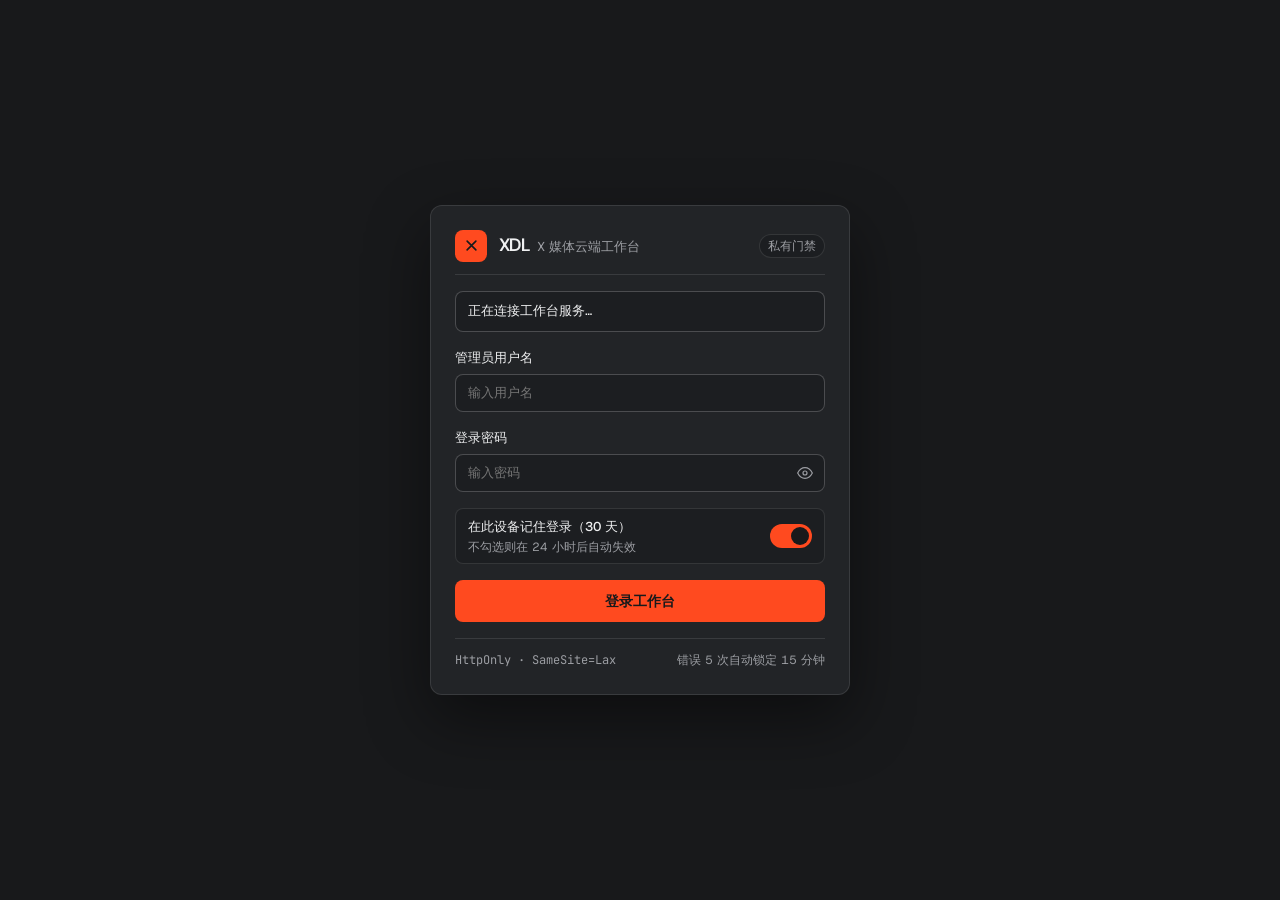
==== xdl-gui/login.html @ a1209e79 "feat: cloud web auth, Google Drive sync, and local webp thumbnail cache" ====
<!doctype html>
<html lang="zh-CN" data-type="software" data-radius="soft" data-motion="on">
<head>
<meta charset="utf-8">
<meta name="viewport" content="width=device-width, initial-scale=1, viewport-fit=cover">
<meta name="theme-color" content="#18191b">
<meta name="robots" content="noindex,nofollow">
<title>登录 · XDL 云端工作台</title>
<link rel="icon" href="data:image/svg+xml,%3Csvg xmlns='http://www.w3.org/2000/svg' viewBox='0 0 32 32'%3E%3Crect width='32' height='32' rx='8' fill='%2318191b'/%3E%3Cpath d='M8 8l16 16M24 8L8 24' stroke='%23ff4a1f' stroke-width='3.5' stroke-linecap='round'/%3E%3C/svg%3E">
<link rel="preconnect" href="https://fonts.googleapis.com">
<link rel="preconnect" href="https://fonts.gstatic.com" crossorigin>
<link href="https://fonts.googleapis.com/css2?family=Host+Grotesk:wght@400;500;600;700&family=JetBrains+Mono:wght@400;500&display=swap" rel="stylesheet">
<link rel="stylesheet" href="styles.css">
</head>
<body class="login-page">
<main class="login-shell">
  <section class="panel login-card" aria-labelledby="login-title">
    <div class="login-brand">
      <div class="tb-brand">
        <span class="appmark" aria-hidden="true">
          <svg viewBox="0 0 24 24" width="15" height="15"><path d="M5 5l14 14M19 5L5 19" stroke="currentColor" stroke-width="2.6" stroke-linecap="round"/></svg>
        </span>
        <div class="tb-titles">
          <h1 class="tb-title" id="login-title">XDL</h1>
          <span class="tb-sub">X 媒体云端工作台</span>
        </div>
      </div>
      <span class="tag mono" id="login-mode-tag">私有门禁</span>
    </div>

    <div class="login-banner hidden" id="login-notice" role="status"></div>

    <form class="login-form" id="login-form" method="post" action="/api/auth/login" autocomplete="on">
      <div class="field">
        <label for="login-username">管理员用户名</label>
        <input
          id="login-username"
          name="username"
          type="text"
          autocomplete="username"
          autocapitalize="none"
          autocorrect="off"
          spellcheck="false"
          required
          placeholder="输入用户名"
        >
      </div>

      <div class="field">
        <label for="login-password">登录密码</label>
        <div class="pw-wrap">
          <input
            id="login-password"
            name="password"
            type="password"
            autocomplete="current-password"
            required
            placeholder="输入密码"
          >
          <button class="pw-toggle" id="btn-toggle-pw" type="button" aria-label="显示密码" aria-pressed="false">
            <svg viewBox="0 0 24 24" width="16" height="16" fill="none" stroke="currentColor" stroke-width="1.8" stroke-linecap="round" stroke-linejoin="round" aria-hidden="true">
              <path d="M1 12s4-8 11-8 11 8 11 8-4 8-11 8-11-8-11-8z"/>
              <circle cx="12" cy="12" r="3"/>
            </svg>
          </button>
        </div>
      </div>

      <label class="switchrow login-remember-row" for="login-remember">
        <span class="switch-copy">
          <strong>在此设备记住登录（30 天）</strong>
          <small>不勾选则在 24 小时后自动失效</small>
        </span>
        <span class="switch">
          <input type="checkbox" id="login-remember" name="remember" checked>
          <i aria-hidden="true"></i>
        </span>
      </label>

      <div class="login-banner is-error hidden" id="login-error" role="alert" aria-live="polite"></div>

      <button class="btn primary wide login-submit" id="btn-login-submit" type="submit">
        <span>登录工作台</span>
      </button>
    </form>

    <div class="login-foot">
      <span class="mono">HttpOnly · SameSite=Lax</span>
      <span>错误 5 次自动锁定 15 分钟</span>
    </div>
  </section>
</main>
<script src="login.js"></script>
</body>
</html>
---- xdl-gui/styles.css ----
/* XDL Cloud Workbench — design-taste-frontend (graphite-safety-orange + host + motion) */

:root {
  color-scheme: dark;

  /* Dealt palette: graphite-safety-orange (Zero violet/lavender) */
  --p-bg: #18191b;
  --p-surface: #222427;
  --p-surface-2: #1c1e21;
  --p-raise: #2a2d31;
  --p-ink: #eff0f1;
  --p-muted: #9c9ea3;
  --p-accent: #ff4a1f;
  --p-accent-ink: #18191b;
  --p-action: #ff4a1f;
  --p-action-ink: #18191b;

  /* Semantic tokens */
  --ok: #2ea043;
  --ok-ink: #6ee787;
  --ok-soft: rgba(46, 160, 67, 0.14);
  --warn: #d29922;
  --warn-ink: #f2cc60;
  --warn-soft: rgba(210, 153, 34, 0.15);
  --bad: #da3633;
  --bad-ink: #ff8e88;
  --bad-soft: rgba(218, 54, 51, 0.15);
  --cloud: #38bdf8;
  --cloud-soft: rgba(56, 189, 248, 0.14);

  --line: color-mix(in oklab, var(--p-ink) 11%, transparent);
  --line-strong: color-mix(in oklab, var(--p-ink) 22%, transparent);

  /* Typography */
  --font-display: "Host Grotesk", "PingFang SC", "Noto Sans SC", "Microsoft YaHei", system-ui, sans-serif;
  --font-text: "Host Grotesk", "PingFang SC", "Noto Sans SC", "Microsoft YaHei", system-ui, sans-serif;
  --font-mono: "JetBrains Mono", ui-monospace, "SFMono-Regular", Menlo, Consolas, monospace;

  /* Strict 4px spacing scale */
  --s-1: 4px;
  --s-2: 8px;
  --s-3: 12px;
  --s-4: 16px;
  --s-5: 24px;
  --s-6: 32px;
  --s-7: 48px;

  /* Soft radius family */
  --r-sm: 8px;
  --r-md: 12px;
  --r-btn: 8px;

  /* Layout rhythm */
  --nav: 56px;
  --container: 1440px;
  --gut: 24px;
  --bar: 0px;

  /* Motion layer (taste-skill motion.css) */
  --m-in: 150ms;
  --m-out: 120ms;
  --m-press: 90ms;
  --m-panel: 200ms;
  --m-slide: 240ms;
  --m-image: 600ms;
  --m-image-out: 400ms;
  --m-ease: cubic-bezier(0.2, 0.8, 0.2, 1);
  --m-ease-io: cubic-bezier(0.65, 0, 0.35, 1);
  --m-ease-enter: cubic-bezier(0.22, 1, 0.36, 1);
  --m-lift: -2px;
}

*, *::before, *::after { box-sizing: border-box; }

html {
  -webkit-text-size-adjust: 100%;
  margin: 0;
}

body {
  margin: 0;
  background: var(--p-bg);
  color: var(--p-ink);
  font: 400 14px/1.55 var(--font-text);
  -webkit-font-smoothing: antialiased;
  text-rendering: optimizeLegibility;
  overflow-x: clip;
}

::selection {
  background: color-mix(in oklab, var(--p-accent) 30%, transparent);
  color: var(--p-ink);
}

* { scrollbar-width: thin; scrollbar-color: #34373d transparent; }
::-webkit-scrollbar { width: 8px; height: 8px; }
::-webkit-scrollbar-track { background: transparent; }
::-webkit-scrollbar-thumb { background: #34373d; border-radius: 8px; }
::-webkit-scrollbar-thumb:hover { background: #484c54; }

button { font: inherit; color: inherit; background: none; border: 0; cursor: pointer; }
input, select, textarea { font: inherit; color: inherit; }
a { color: inherit; text-decoration: none; }
h1, h2, h3, p, ul, dl, dd { margin: 0; }
ul { padding: 0; list-style: none; }

.hidden, [hidden] { display: none !important; }
.mono { font-family: var(--font-mono); font-variant-numeric: tabular-nums; }

.sr-only {
  position: absolute;
  width: 1px; height: 1px; padding: 0; margin: -1px;
  overflow: hidden; clip: rect(0, 0, 0, 0); white-space: nowrap; border: 0;
}

:focus-visible {
  outline: 2px solid var(--p-action);
  outline-offset: 2px;
  border-radius: var(--r-sm);
}

.skip-link {
  position: fixed;
  left: -9999px;
  top: 8px;
  z-index: 120;
  padding: var(--s-2) var(--s-4);
  background: var(--p-action);
  color: var(--p-action-ink);
  font-weight: 600;
  border-radius: var(--r-btn);
}
.skip-link:focus { left: var(--s-4); }

/* ---------- Shared Wrap (Equal Left & Right Edges) ---------- */
.wrap {
  width: min(100% - 2 * var(--gut), var(--container));
  margin-inline: auto;
}

/* ---------- Auth Mode & Cloud Mode Hiding ---------- */
body.is-cloud .desktop-only-action { display: none !important; }
body:not(.is-auth) .auth-only { display: none !important; }
.tablet-only { display: none; }

/* ---------- First-load subtle entrance ---------- */
@keyframes enterSettle {
  from { opacity: 0; transform: translateY(6px); }
  to { opacity: 1; transform: none; }
}
@media (prefers-reduced-motion: no-preference) {
  .quickbar, .workbench {
    animation: enterSettle 420ms var(--m-ease-enter) both;
  }
  .workbench { animation-delay: 50ms; }
}

/* ---------- App Shell ---------- */
.app {
  min-height: 100dvh;
  display: flex;
  flex-direction: column;
  padding-bottom: var(--bar);
}

/* ---------- Top Bar ---------- */
.topbar {
  position: sticky;
  top: 0;
  z-index: 40;
  min-height: var(--nav);
  background: var(--p-bg);
  border-bottom: 1px solid var(--line);
  display: flex;
  align-items: center;
}

.topbar-inner {
  display: flex;
  align-items: center;
  justify-content: space-between;
  gap: var(--s-4);
  padding-block: var(--s-2);
  flex-wrap: wrap;
}

.tb-brand {
  display: flex;
  align-items: center;
  gap: var(--s-3);
  min-width: 0;
}

.appmark {
  width: 32px;
  height: 32px;
  border-radius: var(--r-sm);
  background: var(--p-accent);
  color: var(--p-accent-ink);
  display: grid;
  place-items: center;
  flex: none;
}

.tb-titles {
  display: flex;
  align-items: baseline;
  gap: var(--s-2);
}

.tb-title {
  font-family: var(--font-display);
  font-size: 18px;
  font-weight: 600;
  letter-spacing: -0.03em;
}

.tb-sub {
  font-size: 13px;
  color: var(--p-muted);
}

.urlchip {
  display: inline-flex;
  align-items: center;
  gap: var(--s-2);
  height: 30px;
  padding: 0 var(--s-3);
  border-radius: var(--r-sm);
  border: 1px solid var(--line);
  background: var(--p-surface);
  font-size: 12px;
  color: var(--p-muted);
  transition: border-color var(--m-out) var(--m-ease), color var(--m-out) var(--m-ease);
}
.urlchip:hover { border-color: var(--line-strong); color: var(--p-ink); }

.tb-right {
  display: flex;
  align-items: center;
  gap: var(--s-3);
  flex-wrap: wrap;
}

.envchips {
  display: flex;
  align-items: center;
  gap: var(--s-2);
  flex-wrap: wrap;
}

.envchip {
  display: inline-flex;
  align-items: center;
  gap: 6px;
  height: 30px;
  padding: 0 10px;
  border-radius: 999px;
  border: 1px solid var(--line);
  background: var(--p-surface);
  font-size: 12px;
  font-weight: 500;
  color: var(--p-ink);
  white-space: nowrap;
  transition: border-color var(--m-out) var(--m-ease), background-color var(--m-out) var(--m-ease);
}
button.envchip:hover { border-color: var(--line-strong); background: var(--p-raise); }

.envchip-accent {
  border-color: color-mix(in oklab, var(--p-accent) 45%, transparent);
  background: color-mix(in oklab, var(--p-accent) 14%, var(--p-surface));
  color: var(--p-ink);
}

.dot {
  width: 7px;
  height: 7px;
  border-radius: 50%;
  background: var(--p-muted);
  flex: none;
}
.dot-ok { background: var(--ok-ink); }
.dot-warn { background: var(--warn-ink); }
.dot-bad { background: var(--bad-ink); }
.dot-cloud { background: var(--cloud); }

.tb-actions {
  display: flex;
  align-items: center;
  gap: var(--s-2);
}

/* ---------- Unified Buttons (One Button System) ---------- */
.btn {
  display: inline-flex;
  align-items: center;
  justify-content: center;
  gap: 6px;
  height: 38px;
  padding: 0 var(--s-4);
  border-radius: var(--r-btn);
  border: 1px solid transparent;
  font-size: 14px;
  font-weight: 500;
  line-height: 1;
  white-space: nowrap;
  transition: background-color var(--m-out) var(--m-ease),
              border-color var(--m-out) var(--m-ease),
              color var(--m-out) var(--m-ease),
              transform var(--m-press) var(--m-ease);
}
.btn-sm { height: 34px; padding: 0 var(--s-3); font-size: 13px; }
.btn.wide { width: 100%; }
.btn:disabled { opacity: 0.45; cursor: not-allowed; pointer-events: none; }

.btn.primary {
  background: var(--p-action);
  color: var(--p-action-ink);
}
.btn.primary:hover { background: color-mix(in oklab, var(--p-action) 86%, #ffffff); }

.btn.ghost {
  background: var(--p-surface);
  color: var(--p-ink);
  border-color: var(--line-strong);
}
.btn.ghost:hover { background: var(--p-raise); border-color: color-mix(in oklab, var(--p-ink) 34%, transparent); }

.btn.danger-ghost {
  background: transparent;
  color: var(--bad-ink);
  border-color: color-mix(in oklab, var(--bad) 40%, transparent);
}
.btn.danger-ghost:hover { background: var(--bad-soft); border-color: var(--bad); }

.btn.danger {
  background: var(--bad);
  color: #ffffff;
}

@media (hover: hover) and (pointer: fine) {
  .btn:hover:not(:disabled) { transform: translateY(-1px); transition-duration: var(--m-in); }
}
.btn:active:not(:disabled) { transform: translateY(1px) scale(0.985); }

.iconbtn {
  width: 34px;
  height: 34px;
  border-radius: var(--r-btn);
  border: 1px solid var(--line);
  background: var(--p-surface-2);
  color: var(--p-muted);
  display: inline-grid;
  place-items: center;
  flex: none;
  transition: background-color var(--m-out) var(--m-ease),
              color var(--m-out) var(--m-ease),
              border-color var(--m-out) var(--m-ease),
              transform var(--m-press) var(--m-ease);
}
.iconbtn:hover:not(:disabled) { color: var(--p-ink); border-color: var(--line-strong); background: var(--p-raise); }
.iconbtn.danger:hover:not(:disabled) { color: var(--bad-ink); border-color: var(--bad); background: var(--bad-soft); }
.iconbtn:disabled { opacity: 0.35; cursor: not-allowed; }
.iconbtn:active:not(:disabled) { transform: scale(0.96); }

.linkbtn {
  font-size: 13px;
  font-weight: 500;
  color: var(--p-accent);
  padding: 2px 4px;
  border-radius: 4px;
}
.linkbtn:hover { text-decoration: underline; text-underline-offset: 3px; }

/* ---------- Quick Bar (First-Screen Unified Input) ---------- */
.quickbar {
  padding-top: var(--s-4);
  padding-bottom: var(--s-3);
}

.quickbar-inner {
  background: var(--p-surface);
  border: 1px solid var(--line);
  border-radius: var(--r-md);
  padding: var(--s-3) var(--s-4);
  display: flex;
  flex-direction: column;
  gap: var(--s-3);
}

.quick-top {
  display: flex;
  align-items: stretch;
  gap: var(--s-3);
}

.quick-form {
  flex: 1;
  min-width: 0;
}

.input-mode-box {
  display: flex;
  align-items: center;
  gap: var(--s-2);
  width: 100%;
}

.input-mode-box textarea,
.input-mode-box input {
  flex: 1;
  min-width: 0;
  min-height: 38px;
  padding: 8px var(--s-3);
  border-radius: var(--r-sm);
  border: 1px solid var(--line-strong);
  background: var(--p-surface-2);
  color: var(--p-ink);
  font-size: 14px;
  line-height: 1.4;
  resize: vertical;
  transition: border-color var(--m-out) var(--m-ease), box-shadow var(--m-out) var(--m-ease);
}

.input-mode-box textarea {
  max-height: 120px;
}

.input-mode-box input {
  font-family: var(--font-mono);
}

.input-mode-box :is(textarea, input):focus {
  outline: none;
  border-color: var(--p-action);
  box-shadow: 0 0 0 1px var(--p-action);
}

.quick-actions-row {
  display: flex;
  align-items: center;
  gap: var(--s-2);
  flex: none;
}

.cmd-prompt {
  color: var(--p-accent);
  font-weight: 600;
  font-size: 14px;
  flex: none;
}

.cmd-kbd {
  font-size: 11px;
  color: var(--p-muted);
  border: 1px solid var(--line);
  background: var(--p-bg);
  padding: 3px 6px;
  border-radius: 5px;
  flex: none;
}

.quick-bottom {
  display: flex;
  align-items: center;
  justify-content: space-between;
  gap: var(--s-3);
  flex-wrap: wrap;
}

.preset-strip {
  display: flex;
  align-items: center;
  gap: var(--s-2);
  overflow-x: auto;
  max-width: 100%;
  padding-bottom: 2px;
}

.strip-label {
  font-size: 12px;
  font-weight: 500;
  color: var(--p-muted);
  flex: none;
}

.cmd-chip {
  height: 28px;
  padding: 0 10px;
  border-radius: 999px;
  border: 1px solid var(--line);
  background: var(--p-surface-2);
  color: var(--p-muted);
  font-size: 12px;
  white-space: nowrap;
  flex: none;
  transition: color var(--m-out) var(--m-ease), border-color var(--m-out) var(--m-ease), background-color var(--m-out) var(--m-ease);
}
.cmd-chip:hover { color: var(--p-ink); border-color: var(--line-strong); background: var(--p-raise); }

.parse-stats {
  display: flex;
  align-items: center;
  gap: var(--s-3);
  font-size: 12px;
  color: var(--p-muted);
}
.ps-new b { color: var(--ok-ink); }
.ps-dup b { color: var(--warn-ink); }
.ps-bad b { color: var(--bad-ink); }

/* ---------- Workbench 12-Col Asymmetric Grid ---------- */
.workbench {
  flex: 1;
  padding-bottom: var(--s-5);
}

.workbench-grid {
  display: grid;
  grid-template-columns: minmax(0, 8fr) minmax(300px, 4fr);
  gap: var(--s-4);
  align-items: start;
}

/* ---------- Panels (Max 2 Box Nesting) ---------- */
.panel {
  background: var(--p-surface);
  border: 1px solid var(--line);
  border-radius: var(--r-md);
  min-width: 0;
  overflow: hidden;
}

.panel-head {
  display: flex;
  align-items: center;
  justify-content: space-between;
  gap: var(--s-3);
  padding: var(--s-3) var(--s-4);
  border-bottom: 1px solid var(--line);
}

.panel-head h2 {
  font-family: var(--font-display);
  font-size: 15px;
  font-weight: 600;
  letter-spacing: -0.015em;
}

.panel-body {
  padding: var(--s-4);
  display: flex;
  flex-direction: column;
  gap: var(--s-3);
}

.tag {
  display: inline-flex;
  align-items: center;
  height: 24px;
  padding: 0 8px;
  border-radius: 999px;
  font-size: 12px;
  font-weight: 500;
  background: var(--p-surface-2);
  border: 1px solid var(--line);
  color: var(--p-muted);
  white-space: nowrap;
}
.tag.tag-accent {
  border-color: color-mix(in oklab, var(--p-accent) 45%, transparent);
  background: color-mix(in oklab, var(--p-accent) 14%, var(--p-surface-2));
  color: var(--p-ink);
}
.tag.tag-ok {
  border-color: color-mix(in oklab, var(--ok) 45%, transparent);
  background: var(--ok-soft);
  color: var(--ok-ink);
}
.tag.tag-warn {
  border-color: color-mix(in oklab, var(--warn) 45%, transparent);
  background: var(--warn-soft);
  color: var(--warn-ink);
}
.tag.tag-bad {
  border-color: color-mix(in oklab, var(--bad) 45%, transparent);
  background: var(--bad-soft);
  color: var(--bad-ink);
}

/* ---------- Workspace Header & Tabs ---------- */
.workspace-head {
  padding-block: var(--s-2);
  flex-wrap: wrap;
}

.viewtabs {
  display: flex;
  align-items: center;
  gap: var(--s-1);
  overflow-x: auto;
  max-width: 100%;
}

.viewtab {
  position: relative;
  display: inline-flex;
  align-items: center;
  gap: var(--s-2);
  height: 36px;
  padding: 0 var(--s-3);
  border-radius: var(--r-sm);
  font-size: 14px;
  font-weight: 500;
  color: var(--p-muted);
  white-space: nowrap;
  transition: color var(--m-out) var(--m-ease), background-color var(--m-out) var(--m-ease);
}
.viewtab:hover { color: var(--p-ink); background: var(--p-surface-2); }
.viewtab.active {
  color: var(--p-ink);
  background: var(--p-raise);
}
.viewtab.active::after {
  content: "";
  position: absolute;
  left: 10px;
  right: 10px;
  bottom: 0;
  height: 2px;
  background: var(--p-accent);
  border-radius: 2px;
}

.count {
  display: inline-flex;
  align-items: center;
  justify-content: center;
  min-width: 20px;
  height: 20px;
  padding: 0 6px;
  border-radius: 999px;
  background: var(--p-surface-2);
  font-size: 12px;
  color: var(--p-ink);
}
.count-ok { background: var(--ok-soft); color: var(--ok-ink); }
.count-bad { background: var(--bad-soft); color: var(--bad-ink); }
.count-zero { opacity: 0.45; }

.log-live-dot {
  width: 7px;
  height: 7px;
  border-radius: 50%;
  background: var(--ok-ink);
}

/* ---------- Status Bar ---------- */
.statusbar {
  display: flex;
  align-items: center;
  justify-content: space-between;
  gap: var(--s-3);
  padding: var(--s-2) var(--s-4);
  background: var(--p-surface-2);
  border-bottom: 1px solid var(--line);
  font-size: 12px;
  color: var(--p-muted);
  flex-wrap: wrap;
}

.sb-progress {
  display: flex;
  align-items: center;
  gap: var(--s-2);
  min-width: 140px;
}

.sb-track {
  width: 96px;
  height: 5px;
  border-radius: 999px;
  background: color-mix(in oklab, var(--p-ink) 12%, transparent);
  overflow: hidden;
}

.sb-fill {
  width: 100%;
  height: 100%;
  background: var(--p-accent);
  transform-origin: left center;
  transform: scaleX(0);
  transition: transform var(--m-slide) var(--m-ease);
}

.sb-pct { color: var(--p-ink); font-weight: 500; }

/* ---------- Round Banner ---------- */
.roundbar {
  display: flex;
  align-items: center;
  justify-content: space-between;
  gap: var(--s-3);
  padding: var(--s-3) var(--s-4);
  background: var(--warn-soft);
  border-bottom: 1px solid color-mix(in oklab, var(--warn) 35%, transparent);
  flex-wrap: wrap;
}
.roundbar.is-clean {
  background: var(--ok-soft);
  border-bottom-color: color-mix(in oklab, var(--ok) 35%, transparent);
}
.rb-text { display: flex; flex-direction: column; gap: 2px; }
.rb-title { font-size: 13px; color: var(--p-ink); }
.rb-detail { font-size: 12px; color: var(--p-muted); }
.rb-actions { display: flex; align-items: center; gap: var(--s-2); }

/* ---------- Toolbars, Chips & Search ---------- */
.toolbar {
  display: flex;
  align-items: center;
  justify-content: space-between;
  gap: var(--s-3);
  padding: var(--s-3) var(--s-4);
  border-bottom: 1px solid var(--line);
  flex-wrap: wrap;
}

.actions-bar {
  display: flex;
  align-items: center;
  gap: var(--s-2);
  padding: var(--s-2) var(--s-4);
  border-bottom: 1px solid var(--line);
  flex-wrap: wrap;
}

.actions-spacer { flex: 1; }

.chips {
  display: flex;
  align-items: center;
  gap: 6px;
  flex-wrap: wrap;
}

.chip {
  display: inline-flex;
  align-items: center;
  gap: 5px;
  height: 30px;
  padding: 0 10px;
  border-radius: 999px;
  border: 1px solid var(--line);
  background: var(--p-surface-2);
  color: var(--p-muted);
  font-size: 12px;
  font-weight: 500;
  transition: background-color var(--m-out) var(--m-ease),
              border-color var(--m-out) var(--m-ease),
              color var(--m-out) var(--m-ease);
}
.chip:hover { color: var(--p-ink); border-color: var(--line-strong); }
.chip.active {
  background: var(--p-ink);
  color: var(--p-bg);
  border-color: var(--p-ink);
}
.chip b { font-weight: 600; font-variant-numeric: tabular-nums; }

.search, .select-sm {
  height: 34px;
  padding: 0 var(--s-3);
  border-radius: var(--r-sm);
  border: 1px solid var(--line-strong);
  background: var(--p-surface-2);
  color: var(--p-ink);
  font-size: 13px;
  min-width: 150px;
}
.search-grow { flex: 1; min-width: 160px; }
.search:focus, .select-sm:focus {
  outline: none;
  border-color: var(--p-action);
  box-shadow: 0 0 0 1px var(--p-action);
}

/* ---------- Custom Checkbox (taste-skill .m-check) ---------- */
.m-check {
  appearance: none;
  -webkit-appearance: none;
  flex: none;
  margin: 0;
  width: 18px;
  height: 18px;
  border-radius: 5px;
  cursor: pointer;
  border: 1px solid var(--line-strong);
  background: var(--p-bg);
  display: inline-grid;
  place-items: center;
  transition: background-color var(--m-in) var(--m-ease), border-color var(--m-in) var(--m-ease);
}
.m-check::before {
  content: "";
  width: 9px;
  height: 5px;
  margin-top: -2px;
  border: solid var(--p-action-ink);
  border-width: 0 0 2px 2px;
  opacity: 0;
  transform: rotate(-45deg) scale(0.7);
  transition: transform 150ms var(--m-ease), opacity 100ms var(--m-ease);
}
.m-check:checked {
  background: var(--p-action);
  border-color: var(--p-action);
}
.m-check:checked::before { opacity: 1; transform: rotate(-45deg) scale(1); }

.check-inline {
  display: inline-flex;
  align-items: center;
  gap: var(--s-2);
  font-size: 13px;
  color: var(--p-muted);
  cursor: pointer;
}

/* ---------- Queue Table & Rows ---------- */
.table-wrap { min-width: 0; }

.qhead, .qrow {
  display: grid;
  grid-template-columns: 24px 28px minmax(150px, 1.5fr) 82px minmax(110px, 1fr) minmax(90px, 0.9fr) auto;
  align-items: center;
  gap: var(--s-2);
  padding: var(--s-2) var(--s-4);
  border-bottom: 1px solid var(--line);
}

.qhead {
  font-size: 12px;
  font-weight: 500;
  color: var(--p-muted);
  background: var(--p-surface-2);
}

.qrow {
  transition: background-color var(--m-out) var(--m-ease);
}
.qrow:hover { background: color-mix(in oklab, var(--p-ink) 3%, var(--p-surface)); }
.qrow.is-active { background: color-mix(in oklab, var(--p-accent) 6%, var(--p-surface)); }
.qrow.dragging { opacity: 0.45; }
.qrow.drop-above { box-shadow: inset 0 2px 0 var(--p-accent); }
.qrow.drop-below { box-shadow: inset 0 -2px 0 var(--p-accent); }

.q-grip { color: var(--p-muted); cursor: grab; display: grid; place-items: center; }
.q-user {
  display: flex;
  align-items: center;
  gap: var(--s-3);
  text-align: left;
  min-width: 0;
  padding: 4px 0;
}

.avatar {
  width: 32px;
  height: 32px;
  border-radius: var(--r-sm);
  background: var(--p-raise);
  border: 1px solid var(--line);
  color: var(--p-ink);
  font-weight: 600;
  font-size: 13px;
  text-transform: uppercase;
  display: grid;
  place-items: center;
  flex: none;
}

.q-who { display: flex; flex-direction: column; min-width: 0; }
.q-name { font-weight: 600; font-size: 14px; overflow: hidden; text-overflow: ellipsis; white-space: nowrap; }
.q-name .at { color: var(--p-muted); font-weight: 400; }
.q-subline {
  display: flex;
  align-items: center;
  gap: 6px;
  font-size: 12px;
  color: var(--p-muted);
  flex-wrap: wrap;
}
.q-filter-pill {
  padding: 1px 6px;
  border-radius: 4px;
  background: color-mix(in oklab, var(--p-accent) 14%, var(--p-surface-2));
  color: var(--p-ink);
  font-size: 11px;
}

.st {
  display: inline-flex;
  align-items: center;
  justify-content: center;
  height: 24px;
  padding: 0 8px;
  border-radius: 999px;
  font-size: 12px;
  font-weight: 500;
  white-space: nowrap;
}
.st-waiting, .st-paused { background: var(--p-surface-2); color: var(--p-muted); border: 1px solid var(--line); }
.st-active { background: color-mix(in oklab, var(--p-accent) 16%, var(--p-surface)); color: var(--p-accent); border: 1px solid color-mix(in oklab, var(--p-accent) 35%, transparent); }
.st-done { background: var(--ok-soft); color: var(--ok-ink); }
.st-failed { background: var(--bad-soft); color: var(--bad-ink); }

.q-progress { display: flex; align-items: center; gap: var(--s-2); }
.track {
  flex: 1;
  height: 5px;
  border-radius: 999px;
  background: color-mix(in oklab, var(--p-ink) 10%, transparent);
  overflow: hidden;
}
.fill {
  display: block;
  width: 100%;
  height: 100%;
  background: var(--p-accent);
  transform-origin: left center;
  transform: scaleX(0);
  transition: transform var(--m-slide) var(--m-ease);
}
.fill.done { background: var(--ok-ink); }
.fill.failed { background: var(--bad-ink); }
.pct { font-family: var(--font-mono); font-size: 12px; color: var(--p-muted); width: 34px; text-align: right; }

.q-files { display: flex; align-items: center; gap: 6px; font-size: 12px; flex-wrap: wrap; }
.qnew { color: var(--ok-ink); font-weight: 500; }
.qskip { color: var(--p-muted); }
.fbadge {
  min-width: 18px;
  height: 18px;
  padding: 0 5px;
  border-radius: 999px;
  background: var(--bad-soft);
  color: var(--bad-ink);
  font-size: 11px;
  font-weight: 600;
  display: inline-grid;
  place-items: center;
}

.q-ops, .f-ops {
  display: flex;
  align-items: center;
  justify-content: flex-end;
  gap: 6px;
}

.sortbtn {
  display: inline-flex;
  align-items: center;
  gap: 4px;
  font-size: 12px;
  font-weight: 500;
  color: var(--p-muted);
}
.sortbtn:hover { color: var(--p-ink); }

/* ---------- Failed Queue Rows ---------- */
.explain {
  display: flex;
  align-items: center;
  gap: var(--s-2);
  padding: var(--s-3) var(--s-4);
  font-size: 13px;
  color: var(--p-muted);
  border-bottom: 1px solid var(--line);
}
.explain svg { color: var(--p-accent); flex: none; }

.fhead, .frow {
  display: grid;
  grid-template-columns: 28px minmax(150px, 1.8fr) 82px 64px 78px auto;
  align-items: center;
  gap: var(--s-2);
  padding: var(--s-2) var(--s-4);
  border-bottom: 1px solid var(--line);
}
.fhead { font-size: 12px; font-weight: 500; color: var(--p-muted); background: var(--p-surface-2); }
.f-file { display: flex; flex-direction: column; text-align: left; min-width: 0; }
.f-name { font-family: var(--font-mono); font-size: 12px; overflow: hidden; text-overflow: ellipsis; white-space: nowrap; }
.f-owner { font-size: 12px; color: var(--p-muted); }
.f-tries { font-family: var(--font-mono); font-size: 12px; color: var(--p-muted); }
.f-tries.at-limit { color: var(--bad-ink); }

.reason {
  display: inline-flex;
  align-items: center;
  height: 22px;
  padding: 0 7px;
  border-radius: 5px;
  font-size: 12px;
  font-weight: 500;
}
.reason-timeout { background: var(--warn-soft); color: var(--warn-ink); }
.reason-network, .reason-forbidden, .reason-notfound { background: var(--bad-soft); color: var(--bad-ink); }

/* ---------- Media Library (Gallery + List + Google Drive Scheme A) ---------- */
.done-container { padding: var(--s-3) var(--s-4); display: flex; flex-direction: column; gap: var(--s-5); }

.done-group { display: flex; flex-direction: column; gap: var(--s-3); }

.cgroup {
  display: flex;
  align-items: center;
  justify-content: space-between;
  gap: var(--s-3);
  padding: var(--s-2) 0;
  border-bottom: 1px solid var(--line);
  flex-wrap: wrap;
}
.cgroup-left { display: flex; align-items: center; gap: var(--s-3); min-width: 0; }
.gname { font-weight: 600; font-size: 15px; }
.gmeta { font-size: 12px; color: var(--p-muted); }
.cgroup-actions { display: flex; align-items: center; gap: var(--s-2); flex-wrap: wrap; }

.media-grid {
  display: grid;
  grid-template-columns: repeat(auto-fill, minmax(185px, 1fr));
  gap: var(--s-3);
}

.mcard {
  display: flex;
  flex-direction: column;
  border-radius: var(--r-sm);
  border: 1px solid var(--line);
  background: var(--p-surface-2);
  overflow: hidden;
  transition: transform var(--m-out) var(--m-ease), border-color var(--m-out) var(--m-ease), box-shadow var(--m-out) var(--m-ease);
}

@media (hover: hover) and (pointer: fine) {
  .mcard:hover {
    transform: translateY(var(--m-lift));
    border-color: var(--line-strong);
    box-shadow: 0 12px 24px -14px rgba(0, 0, 0, 0.6);
  }
}

.mcard-thumb {
  position: relative;
  display: block;
  width: 100%;
  aspect-ratio: 16 / 10;
  background: var(--p-bg);
  overflow: clip;
  text-align: left;
}

.mcard-thumb > img,
.mcard-thumb > video {
  width: 100%;
  height: 100%;
  object-fit: cover;
  display: block;
  transition: transform var(--m-image-out) var(--m-ease);
}

@media (hover: hover) and (pointer: fine) {
  .mcard:hover .mcard-thumb > img,
  .mcard:hover .mcard-thumb > video {
    transform: scale(1.03);
    transition-duration: var(--m-image);
  }
}

.mcard-cloud-stage {
  width: 100%;
  height: 100%;
  display: flex;
  flex-direction: column;
  align-items: center;
  justify-content: center;
  gap: 8px;
  padding: var(--s-3);
  background: var(--p-surface-2);
  color: var(--p-ink);
}

.mcard-cloud-stage svg { color: var(--cloud); }
.mcard-cloud-cta {
  font-size: 12px;
  font-weight: 500;
  color: var(--cloud);
}

.mcard-badge {
  position: absolute;
  left: 8px;
  top: 8px;
  height: 22px;
  padding: 0 7px;
  border-radius: 6px;
  background: rgba(24, 25, 27, 0.86);
  border: 1px solid var(--line-strong);
  font-size: 11px;
  font-weight: 500;
  color: var(--p-ink);
  display: inline-flex;
  align-items: center;
  gap: 4px;
}
.mcard-badge.is-cloud { color: var(--cloud); border-color: color-mix(in oklab, var(--cloud) 45%, transparent); }
.mcard-badge.is-video { color: var(--p-accent); }

.mcard-body {
  padding: var(--s-2) var(--s-3);
  display: flex;
  flex-direction: column;
  gap: 6px;
}

.mcard-name {
  font-family: var(--font-mono);
  font-size: 12px;
  color: var(--p-ink);
  overflow: hidden;
  text-overflow: ellipsis;
  white-space: nowrap;
}

.mcard-meta {
  display: flex;
  align-items: center;
  justify-content: space-between;
  gap: 6px;
  font-size: 12px;
  color: var(--p-muted);
}

.mcard-foot {
  display: flex;
  align-items: center;
  justify-content: space-between;
  gap: 6px;
  padding-top: 4px;
  border-top: 1px solid var(--line);
}

/* List mode inside Media Library */
.done-rows-list { display: flex; flex-direction: column; border: 1px solid var(--line); border-radius: var(--r-sm); overflow: hidden; }
.crow {
  display: grid;
  grid-template-columns: 36px minmax(140px, 2fr) 90px 80px 105px auto;
  align-items: center;
  gap: var(--s-2);
  padding: var(--s-2) var(--s-3);
  border-bottom: 1px solid var(--line);
  background: var(--p-surface-2);
}
.crow .kdot { justify-self: center; }
.crow-thumb {
  width: 36px;
  height: 24px;
  border-radius: 4px;
  object-fit: cover;
  background: var(--p-bg);
  border: 1px solid var(--line);
  display: block;
}
.crow:last-child { border-bottom: 0; }
.crow:hover { background: var(--p-raise); }
.kdot { width: 8px; height: 8px; border-radius: 50%; }
.kdot.v { background: var(--p-accent); }
.kdot.i { background: var(--ok-ink); }
.cname { font-family: var(--font-mono); font-size: 12px; overflow: hidden; text-overflow: ellipsis; white-space: nowrap; }
.cid, .csize, .ctime { font-family: var(--font-mono); font-size: 12px; color: var(--p-muted); }
.crow .ops { display: flex; align-items: center; justify-content: flex-end; gap: 6px; }

.more-row {
  display: flex;
  align-items: center;
  justify-content: center;
  gap: var(--s-3);
  padding: var(--s-4);
}
.more-note { font-size: 12px; color: var(--p-muted); }

/* ---------- Logs Terminal ---------- */
.log-filters-right { display: flex; align-items: center; gap: var(--s-2); flex-wrap: wrap; }
.log-counter { font-size: 12px; color: var(--p-muted); }

.log-terminal {
  min-height: 360px;
  max-height: 540px;
  overflow-y: auto;
  background: #121315;
  padding: var(--s-3) var(--s-4);
  font-family: var(--font-mono);
  font-size: 12px;
  line-height: 1.6;
}

.log-line {
  display: grid;
  grid-template-columns: 64px 44px auto 1fr;
  gap: var(--s-2);
  padding: 2px 0;
  border-bottom: 1px solid rgba(255, 255, 255, 0.03);
}
.log-ts { color: var(--p-muted); }
.log-lvl { font-weight: 600; }
.lvl-cmd { color: var(--p-accent); }
.lvl-ok { color: var(--ok-ink); }
.lvl-warn { color: var(--warn-ink); }
.lvl-error { color: var(--bad-ink); }
.lvl-skip, .lvl-info { color: var(--p-muted); }
.log-user { color: var(--cloud); }
.log-text { word-break: break-word; color: var(--p-ink); }

/* ---------- Right Rail Controls ---------- */
.workspace-side {
  display: flex;
  flex-direction: column;
  gap: var(--s-4);
  min-width: 0;
}

.field { display: flex; flex-direction: column; gap: 6px; }
.field label, .field-label { font-size: 13px; font-weight: 500; color: var(--p-ink); }
.field-row { display: grid; grid-template-columns: 1fr 1fr; gap: var(--s-3); }

.field input[type="text"],
.field input[type="password"],
.field input[type="number"],
.field select,
.inputrow input {
  width: 100%;
  min-height: 38px;
  padding: 6px var(--s-3);
  border-radius: var(--r-sm);
  border: 1px solid var(--line-strong);
  background: var(--p-surface-2);
  color: var(--p-ink);
  font-size: 13px;
}
.field :is(input, select):focus {
  outline: none;
  border-color: var(--p-action);
  box-shadow: 0 0 0 1px var(--p-action);
}
.field :is(input, select):disabled { opacity: 0.45; }

.inputrow { display: flex; align-items: center; gap: var(--s-2); }
.btnrow { display: flex; align-items: center; gap: var(--s-2); flex-wrap: wrap; }
.btnrow > .btn { flex: 1; }

.fieldnote { font-size: 12px; color: var(--p-muted); line-height: 1.45; }

/* Segmented controls */
.seg {
  display: flex;
  padding: 3px;
  border-radius: var(--r-sm);
  border: 1px solid var(--line);
  background: var(--p-surface-2);
  gap: 3px;
}
.seg-compact { flex: none; }
.seg-btn {
  flex: 1;
  min-height: 32px;
  padding: 0 10px;
  border-radius: 6px;
  font-size: 13px;
  font-weight: 500;
  color: var(--p-muted);
  white-space: nowrap;
  transition: background-color var(--m-out) var(--m-ease), color var(--m-out) var(--m-ease);
}
.seg-btn:hover { color: var(--p-ink); }
.seg-btn.active {
  background: var(--p-ink);
  color: var(--p-bg);
}

/* Switch rows */
.switchrow {
  display: flex;
  align-items: center;
  justify-content: space-between;
  gap: var(--s-3);
  min-height: 44px;
  padding: 6px 0;
  cursor: pointer;
}
.switch-copy { display: flex; flex-direction: column; gap: 2px; min-width: 0; }
.switch-copy strong { font-size: 13px; font-weight: 500; color: var(--p-ink); }
.switch-copy small { font-size: 12px; color: var(--p-muted); line-height: 1.35; }

.switch {
  position: relative;
  width: 42px;
  height: 24px;
  flex: none;
}
.switch input { opacity: 0; width: 0; height: 0; position: absolute; }
.switch i {
  position: absolute;
  inset: 0;
  border-radius: 999px;
  background: color-mix(in oklab, var(--p-ink) 32%, var(--p-bg));
  transition: background-color 180ms var(--m-ease);
}
.switch i::before {
  content: "";
  position: absolute;
  left: 3px;
  top: 3px;
  width: 18px;
  height: 18px;
  border-radius: 50%;
  background: var(--p-bg);
  transition: transform 180ms var(--m-ease);
}
.switch input:checked + i { background: var(--p-action); }
.switch input:checked + i::before { transform: translateX(18px); background: var(--p-action-ink); }
.switch input:focus-visible + i { outline: 2px solid var(--p-action); outline-offset: 2px; }
.switch input:disabled + i { opacity: 0.4; }

/* Cloud Setup Hint */
.cloud-guide {
  padding: var(--s-3);
  border-radius: var(--r-sm);
  border: 1px solid color-mix(in oklab, var(--warn) 35%, transparent);
  background: var(--warn-soft);
  display: flex;
  flex-direction: column;
  gap: var(--s-2);
  font-size: 12px;
}
.code-copy-row {
  display: flex;
  align-items: center;
  justify-content: space-between;
  gap: var(--s-2);
  background: var(--p-bg);
  border: 1px solid var(--line);
  border-radius: 6px;
  padding: 6px 8px;
}
.code-copy-row code { font-size: 12px; overflow-x: auto; white-space: nowrap; color: var(--p-ink); }

.ck-pane { display: flex; flex-direction: column; gap: var(--s-3); }

/* Duration Filter Box */
.duration-box { display: flex; flex-direction: column; gap: var(--s-3); }
.duration-box.is-disabled { opacity: 0.45; }

.preset-grid {
  display: grid;
  grid-template-columns: repeat(3, 1fr);
  gap: 6px;
}
.preset-btn {
  min-height: 34px;
  border-radius: var(--r-sm);
  border: 1px solid var(--line);
  background: var(--p-surface-2);
  font-size: 12px;
  font-weight: 500;
  color: var(--p-muted);
  transition: background-color var(--m-out) var(--m-ease), color var(--m-out) var(--m-ease), border-color var(--m-out) var(--m-ease);
}
.preset-btn:hover:not(:disabled) { color: var(--p-ink); border-color: var(--line-strong); }
.preset-btn.active { background: var(--p-action); color: var(--p-action-ink); border-color: var(--p-action); }

.duration-inputs {
  display: flex;
  align-items: end;
  gap: var(--s-2);
}
.dur-unit { flex: 1; display: flex; flex-direction: column; gap: 4px; }
.dur-unit label { font-size: 12px; color: var(--p-muted); }
.dur-colon { padding-bottom: 8px; font-weight: 600; color: var(--p-muted); }

.stepper {
  display: flex;
  align-items: stretch;
  height: 36px;
  border-radius: var(--r-sm);
  border: 1px solid var(--line-strong);
  background: var(--p-surface-2);
  overflow: hidden;
}
.stepper button {
  width: 32px;
  display: grid;
  place-items: center;
  color: var(--p-muted);
  flex: none;
}
.stepper button:hover:not(:disabled) { background: var(--p-raise); color: var(--p-ink); }
.stepper button svg { width: 13px; height: 13px; stroke: currentColor; stroke-width: 2; fill: none; }
.stepper input {
  width: 100%;
  min-width: 0;
  border: 0 !important;
  border-inline: 1px solid var(--line) !important;
  border-radius: 0 !important;
  background: transparent !important;
  text-align: center;
  min-height: auto !important;
  padding: 0 4px !important;
  box-shadow: none !important;
  -moz-appearance: textfield;
}
.stepper input::-webkit-inner-spin-button,
.stepper input::-webkit-outer-spin-button { -webkit-appearance: none; margin: 0; }

.range-wrap { display: flex; flex-direction: column; gap: 4px; }
.range-wrap input[type="range"] { width: 100%; accent-color: var(--p-action); }
.range-meta { display: flex; justify-content: space-between; font-size: 11px; color: var(--p-muted); }

.rule-summary {
  padding: var(--s-2) var(--s-3);
  border-radius: var(--r-sm);
  background: var(--p-surface-2);
  border: 1px solid var(--line);
  font-size: 12px;
  color: var(--p-muted);
  line-height: 1.45;
}
.rule-summary.is-active {
  border-color: color-mix(in oklab, var(--p-accent) 40%, transparent);
  color: var(--p-ink);
}

/* Storage Box */
.storage-card {
  padding: var(--s-3);
  border-radius: var(--r-sm);
  border: 1px solid var(--line);
  background: var(--p-surface-2);
  display: flex;
  flex-direction: column;
  gap: 8px;
}
.storage-row { display: flex; justify-content: space-between; font-size: 13px; }
.storage-meta { display: flex; justify-content: space-between; align-items: center; gap: 8px; font-size: 12px; color: var(--p-muted); }
.storage-meta span { overflow: hidden; text-overflow: ellipsis; white-space: nowrap; }

.cmd-preview {
  border: 1px solid var(--line);
  border-radius: var(--r-sm);
  background: var(--p-surface-2);
  padding: var(--s-2) var(--s-3);
}
.cmd-preview summary { cursor: pointer; font-size: 13px; font-weight: 500; }
.cmd-preview code {
  display: block;
  margin-block: var(--s-2);
  padding: var(--s-2);
  background: var(--p-bg);
  border-radius: 6px;
  font-size: 12px;
  white-space: pre-wrap;
  word-break: break-all;
}

/* ---------- Empty State ---------- */
.empty {
  padding: var(--s-7) var(--s-4);
  text-align: center;
  display: flex;
  flex-direction: column;
  gap: 6px;
}
.empty-title { font-size: 15px; font-weight: 600; color: var(--p-ink); }
.empty-sub { font-size: 13px; color: var(--p-muted); max-width: 46ch; margin-inline: auto; }

/* ---------- Footer ---------- */
.app-footer {
  border-top: 1px solid var(--line);
  padding-block: var(--s-3);
  font-size: 12px;
  color: var(--p-muted);
}
.footer-inner {
  display: flex;
  align-items: center;
  justify-content: space-between;
  gap: var(--s-3);
  flex-wrap: wrap;
}

/* ---------- Drawer & Modals ---------- */
.drawer-backdrop, .modal-backdrop, .side-backdrop {
  position: fixed;
  inset: 0;
  z-index: 70;
  background: rgba(12, 13, 15, 0.72);
}

.modal-backdrop {
  display: grid;
  place-items: center;
  padding: var(--s-4);
  z-index: 80;
}

.modal {
  width: min(100%, 460px);
  background: var(--p-surface);
  border: 1px solid var(--line-strong);
  border-radius: var(--r-md);
  padding: var(--s-5);
  display: flex;
  flex-direction: column;
  gap: var(--s-4);
}
.modal-actions { display: flex; justify-content: flex-end; gap: var(--s-2); flex-wrap: wrap; }

.media-modal-card {
  width: min(100%, 920px);
  max-height: 92dvh;
  padding: var(--s-4);
  gap: var(--s-3);
}
.media-modal-head {
  display: flex;
  align-items: center;
  justify-content: space-between;
  gap: var(--s-3);
}
.media-modal-meta { min-width: 0; }
.media-modal-meta h3 { font-size: 14px; font-family: var(--font-mono); overflow: hidden; text-overflow: ellipsis; white-space: nowrap; }
.media-modal-sub { font-size: 12px; color: var(--p-muted); }
.media-nav-group { display: flex; align-items: center; gap: 6px; flex: none; }

.media-stage {
  background: #0d0e10;
  border: 1px solid var(--line);
  border-radius: var(--r-sm);
  min-height: 220px;
  max-height: 62dvh;
  display: grid;
  place-items: center;
  overflow: hidden;
}
.media-stage img, .media-stage video {
  max-width: 100%;
  max-height: 62dvh;
  width: auto;
  height: auto;
  object-fit: contain;
}
.media-modal-actions {
  display: flex;
  align-items: center;
  justify-content: flex-end;
  gap: var(--s-2);
  flex-wrap: wrap;
}

.drawer {
  position: fixed;
  top: 0;
  right: 0;
  bottom: 0;
  z-index: 75;
  width: min(100%, 420px);
  background: var(--p-surface);
  border-left: 1px solid var(--line-strong);
  display: flex;
  flex-direction: column;
}
.drawer-head {
  display: flex;
  align-items: center;
  justify-content: space-between;
  padding: var(--s-3) var(--s-4);
  border-bottom: 1px solid var(--line);
}
.drawer-body {
  flex: 1;
  overflow-y: auto;
  padding: var(--s-4);
  display: flex;
  flex-direction: column;
  gap: var(--s-4);
}
.kv { display: grid; grid-template-columns: 92px 1fr; gap: 8px 12px; font-size: 13px; }
.kv dt { color: var(--p-muted); }
.kv dd { word-break: break-word; }

.drawer-section-head { display: flex; align-items: center; justify-content: space-between; }
.drawer-section-title { font-size: 13px; font-weight: 600; }
.drawer-note { font-size: 12px; color: var(--p-muted); }
.drawer-actions { display: flex; gap: var(--s-2); flex-wrap: wrap; }

.filelist { display: flex; flex-direction: column; gap: 6px; }
.media-row {
  display: flex;
  align-items: center;
  justify-content: space-between;
  gap: var(--s-2);
  padding: 8px 10px;
  border-radius: var(--r-sm);
  border: 1px solid var(--line);
  background: var(--p-surface-2);
  cursor: pointer;
}
.media-row:hover { border-color: var(--line-strong); background: var(--p-raise); }
.media-main { display: flex; flex-direction: column; min-width: 0; }
.media-name { font-family: var(--font-mono); font-size: 12px; overflow: hidden; text-overflow: ellipsis; white-space: nowrap; }
.media-meta { font-size: 11px; color: var(--p-muted); }
.fsize { font-family: var(--font-mono); font-size: 12px; color: var(--p-muted); flex: none; }

/* ---------- Toasts ---------- */
.toasts {
  position: fixed;
  right: var(--s-4);
  bottom: calc(var(--s-4) + var(--bar));
  z-index: 95;
  display: flex;
  flex-direction: column;
  gap: var(--s-2);
  max-width: min(360px, calc(100vw - 32px));
}
.toast {
  padding: 10px 14px;
  border-radius: var(--r-sm);
  border: 1px solid var(--line-strong);
  background: var(--p-raise);
  color: var(--p-ink);
  font-size: 13px;
  box-shadow: 0 10px 24px rgba(0, 0, 0, 0.4);
}
.toast.ok { border-color: var(--ok); }
.toast.warn { border-color: var(--warn); }
.toast.bad { border-color: var(--bad); }

/* ---------- Mobile Bottom Navigation ---------- */
.mob-nav { display: none; }

/* ---------- Tablet Breakpoint (640px - 1023px) ---------- */
@media (max-width: 1023px) {
  .tablet-only { display: inline-flex; }
  .workbench-grid { grid-template-columns: minmax(0, 1fr); }

  .workspace-side {
    position: fixed;
    top: 0;
    right: 0;
    bottom: 0;
    z-index: 75;
    width: min(100%, 400px);
    background: var(--p-bg);
    border-left: 1px solid var(--line-strong);
    padding: var(--s-4);
    overflow-y: auto;
    transform: translateX(100%);
    transition: transform var(--m-panel) var(--m-ease);
  }
  body.side-open .workspace-side { transform: translateX(0); }
  .side-drawer-head {
    display: flex;
    align-items: center;
    justify-content: space-between;
    padding-bottom: var(--s-2);
    border-bottom: 1px solid var(--line);
  }
}

/* ---------- Mobile Breakpoint (<= 639px, verified at 390px & 320px) ---------- */
@media (max-width: 639px) {
  :root {
    --gut: 12px;
    --bar: calc(64px + env(safe-area-inset-bottom));
  }

  .tablet-only, .hide-sm, .tb-sub, .cmd-kbd, .app-footer { display: none !important; }
  .side-backdrop { display: none !important; }

  .topbar-inner { gap: var(--s-2); }
  .envchips { width: 100%; overflow-x: auto; flex-wrap: nowrap; padding-bottom: 2px; }

  /* Mobile inputs >= 16px to prevent iOS Safari auto-zoom */
  input, select, textarea { font-size: 16px !important; }

  /* Every control >= 44px touch target */
  .btn, .btn-sm, .iconbtn, .seg-btn, .chip, .preset-btn, .viewtab, .cmd-chip {
    min-height: 44px;
  }
  .iconbtn { min-width: 44px; }

  .quick-top { flex-direction: column; }
  .input-mode-box { flex-direction: column; align-items: stretch; }
  .quick-actions-row { width: 100%; display: grid; grid-template-columns: auto 1fr 1fr; gap: 6px; }
  .quick-actions-row .btn { padding-inline: 8px; font-size: 13px; }

  /* Mobile tab switching between workspace & settings */
  body[data-mobile-tab="settings"] .quickbar,
  body[data-mobile-tab="settings"] .workspace-panel { display: none; }

  body:not([data-mobile-tab="settings"]) .workspace-side { display: none; }
  body[data-mobile-tab="settings"] .workspace-side {
    position: static;
    width: 100%;
    border: 0;
    padding: 0;
    transform: none;
    overflow: visible;
    display: flex;
  }

  /* Hide desktop table headers on mobile; turn rows into structured cards */
  .qhead, .fhead { display: none; }

  .qrow {
    grid-template-columns: 28px 1fr auto;
    grid-template-areas:
      "chk usr st"
      "prg prg prg"
      "fil ops ops";
    gap: 8px;
    padding: var(--s-3);
  }
  .q-grip { display: none; }
  .q-check { grid-area: chk; }
  .q-user { grid-area: usr; }
  .q-status { grid-area: st; justify-self: end; }
  .q-progress { grid-area: prg; }
  .q-files { grid-area: fil; }
  .q-ops { grid-area: ops; }

  .frow {
    grid-template-columns: 28px 1fr auto;
    grid-template-areas:
      "chk file ops"
      "rsn try st";
    gap: 8px;
    padding: var(--s-3);
  }
  .f-check { grid-area: chk; }
  .f-file { grid-area: file; }
  .f-reason { grid-area: rsn; }
  .f-tries { grid-area: try; }
  .f-state { grid-area: st; justify-self: end; }
  .f-ops { grid-area: ops; }

  .media-grid {
    grid-template-columns: repeat(2, minmax(0, 1fr));
    gap: var(--s-2);
  }

  .crow {
    grid-template-columns: 32px 1fr auto;
    gap: 8px;
  }
  .crow-thumb { width: 32px; height: 22px; }
  .cid, .ctime { display: none; }

  .field-row { grid-template-columns: 1fr; }
  .log-line { grid-template-columns: 56px 40px 1fr; }
  .log-user { display: none; }

  .media-modal-actions {
    display: grid;
    grid-template-columns: 1fr 1fr;
  }
  .media-modal-actions > #media-modal-download { grid-column: 1 / -1; }

  /* Fixed Mobile Bottom Navigation */
  .mob-nav {
    position: fixed;
    left: 0;
    right: 0;
    bottom: 0;
    z-index: 60;
    display: grid;
    grid-template-columns: repeat(4, 1fr);
    min-height: calc(64px + env(safe-area-inset-bottom));
    padding: 4px 6px calc(4px + env(safe-area-inset-bottom));
    background: var(--p-bg);
    border-top: 1px solid var(--line-strong);
  }

  .mob-btn {
    position: relative;
    display: flex;
    flex-direction: column;
    align-items: center;
    justify-content: center;
    gap: 3px;
    min-height: 48px;
    border-radius: var(--r-sm);
    font-size: 12px;
    font-weight: 500;
    color: var(--p-muted);
  }
  .mob-btn.active {
    color: var(--p-accent);
    background: color-mix(in oklab, var(--p-accent) 10%, transparent);
  }

  .mob-badge {
    position: absolute;
    top: 4px;
    right: calc(50% - 22px);
    min-width: 18px;
    height: 18px;
    padding: 0 5px;
    border-radius: 999px;
    background: var(--p-action);
    color: var(--p-action-ink);
    font-size: 11px;
    font-weight: 600;
    display: grid;
    place-items: center;
  }
  .mob-dot {
    position: absolute;
    top: 7px;
    right: calc(50% - 14px);
    width: 7px;
    height: 7px;
    border-radius: 50%;
    background: var(--p-accent);
  }
}

/* ---------- Password Toggle & Auth Panel / Login Page ---------- */
.pw-wrap {
  position: relative;
  display: flex;
  align-items: center;
}
.pw-wrap input {
  width: 100%;
  padding-right: 44px;
}
.pw-toggle {
  position: absolute;
  right: 4px;
  top: 50%;
  transform: translateY(-50%);
  width: 32px;
  height: 32px;
  border-radius: var(--r-sm);
  color: var(--p-muted);
  display: grid;
  place-items: center;
  transition: color var(--m-out) var(--m-ease), background-color var(--m-out) var(--m-ease);
}
.pw-toggle:hover {
  color: var(--p-ink);
  background: var(--p-raise);
}

.auth-change-form {
  display: flex;
  flex-direction: column;
  gap: var(--s-3);
}

.auth-user-banner {
  display: flex;
  align-items: center;
  justify-content: space-between;
  gap: var(--s-2);
  padding: var(--s-2) var(--s-3);
  border-radius: var(--r-sm);
  background: var(--p-surface-2);
  border: 1px solid var(--line);
  font-size: 12px;
  color: var(--p-muted);
}
.auth-user-banner strong {
  color: var(--p-ink);
  font-size: 13px;
}

.btn.danger-ghost.confirming {
  background: var(--bad);
  border-color: var(--bad);
  color: #ffffff;
}

.login-shell {
  min-height: 100dvh;
  display: grid;
  place-items: center;
  padding: var(--s-5) var(--s-4);
}
.login-card {
  width: min(100%, 420px);
  padding: var(--s-5);
  display: flex;
  flex-direction: column;
  gap: var(--s-4);
  box-shadow: 0 24px 64px rgba(0, 0, 0, 0.45);
}
@media (prefers-reduced-motion: no-preference) {
  .login-card { animation: enterSettle 320ms var(--m-ease-enter) both; }
}
.login-brand {
  display: flex;
  align-items: center;
  justify-content: space-between;
  gap: var(--s-3);
  padding-bottom: var(--s-3);
  border-bottom: 1px solid var(--line);
}
.login-form {
  display: flex;
  flex-direction: column;
  gap: var(--s-4);
}
.login-remember-row {
  padding: var(--s-2) var(--s-3);
  border-radius: var(--r-sm);
  background: var(--p-surface-2);
  border: 1px solid var(--line);
}
.login-submit {
  height: 42px;
  font-size: 14px;
  font-weight: 600;
}
.login-banner {
  padding: 10px 12px;
  border-radius: var(--r-sm);
  font-size: 13px;
  line-height: 1.45;
  border: 1px solid var(--line-strong);
  background: var(--p-surface-2);
  color: var(--p-ink);
}
.login-banner.is-warn {
  border-color: color-mix(in oklab, var(--warn) 60%, transparent);
  background: var(--warn-soft);
  color: var(--warn-ink);
}
.login-banner.is-error {
  border-color: color-mix(in oklab, var(--bad) 70%, transparent);
  background: var(--bad-soft);
  color: var(--bad-ink);
}
.login-foot {
  display: flex;
  align-items: center;
  justify-content: space-between;
  gap: var(--s-2);
  flex-wrap: wrap;
  padding-top: var(--s-3);
  border-top: 1px solid var(--line);
  font-size: 12px;
  color: var(--p-muted);
}
@media (max-width: 639px) {
  .login-card { padding: var(--s-4); }
  .pw-wrap input { padding-right: 48px; }
  .pw-toggle { width: 44px; height: 44px; right: 0; }
  .login-submit { min-height: 46px; font-size: 15px; }
}

.mcard-play-overlay {
  position: absolute;
  left: 50%;
  top: 50%;
  transform: translate(-50%, -50%);
  width: 38px;
  height: 38px;
  border-radius: 999px;
  background: rgba(24, 25, 27, 0.78);
  border: 1px solid rgba(255, 255, 255, 0.28);
  color: var(--p-ink);
  display: grid;
  place-items: center;
  pointer-events: none;
  transition: transform var(--m-out) var(--m-ease), border-color var(--m-out) var(--m-ease), background-color var(--m-out) var(--m-ease);
}
.mcard:hover .mcard-play-overlay {
  background: color-mix(in oklab, var(--p-accent) 88%, #18191b);
  border-color: var(--p-accent);
}

/* ---------- Reduced Motion ---------- */
@media (prefers-reduced-motion: reduce) {
  .quickbar, .workbench { animation: none; }
  .mcard:hover, .btn:hover, .btn:active, .mcard:hover .mcard-thumb > img, .mcard:hover .mcard-thumb > video {
    transform: none !important;
  }
  * { transition-duration: 0.01ms !important; }
}
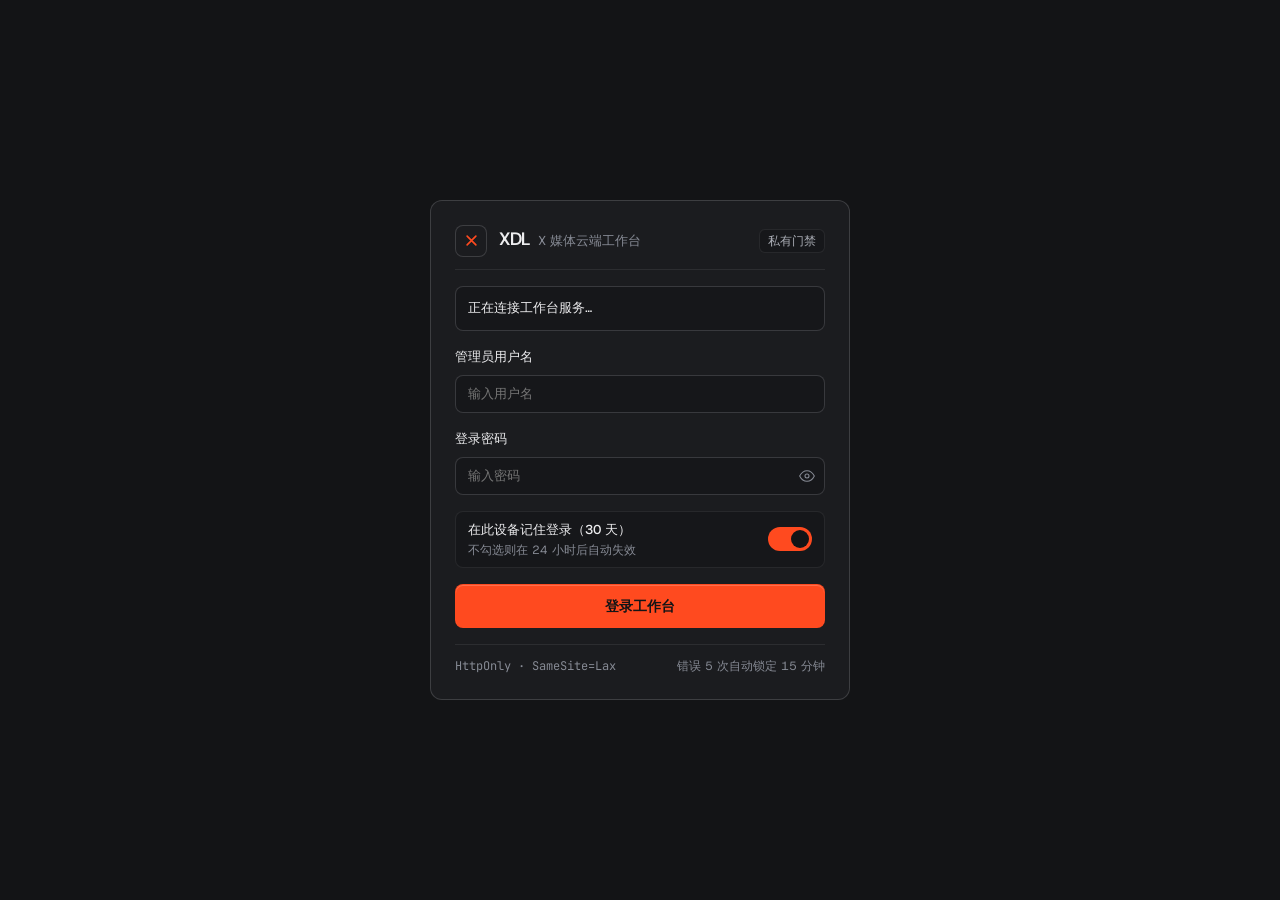
==== commit 5d806f6d: "style: polish workspace UI and mobile navigation - Refine workspace icon sizing, accent buttons, and" ====
--- a/xdl-gui/login.html
+++ b/xdl-gui/login.html
@@ -9,7 +9,7 @@
 <link rel="icon" href="data:image/svg+xml,%3Csvg xmlns='http://www.w3.org/2000/svg' viewBox='0 0 32 32'%3E%3Crect width='32' height='32' rx='8' fill='%2318191b'/%3E%3Cpath d='M8 8l16 16M24 8L8 24' stroke='%23ff4a1f' stroke-width='3.5' stroke-linecap='round'/%3E%3C/svg%3E">
 <link rel="preconnect" href="https://fonts.googleapis.com">
 <link rel="preconnect" href="https://fonts.gstatic.com" crossorigin>
-<link href="https://fonts.googleapis.com/css2?family=Host+Grotesk:wght@400;500;600;700&family=JetBrains+Mono:wght@400;500&display=swap" rel="stylesheet">
+<link href="https://fonts.googleapis.com/css2?family=Host+Grotesk:wght@400;500;600&family=JetBrains+Mono:wght@400;500&display=swap" rel="stylesheet">
 <link rel="stylesheet" href="styles.css">
 </head>
 <body class="login-page">
@@ -58,7 +58,7 @@
             placeholder="输入密码"
           >
           <button class="pw-toggle" id="btn-toggle-pw" type="button" aria-label="显示密码" aria-pressed="false">
-            <svg viewBox="0 0 24 24" width="16" height="16" fill="none" stroke="currentColor" stroke-width="1.8" stroke-linecap="round" stroke-linejoin="round" aria-hidden="true">
+            <svg viewBox="0 0 24 24" width="16" height="16" fill="none" stroke="currentColor" stroke-width="1.6" stroke-linecap="round" stroke-linejoin="round" aria-hidden="true">
               <path d="M1 12s4-8 11-8 11 8 11 8-4 8-11 8-11-8-11-8z"/>
               <circle cx="12" cy="12" r="3"/>
             </svg>
@@ -79,7 +79,7 @@
 
       <div class="login-banner is-error hidden" id="login-error" role="alert" aria-live="polite"></div>
 
-      <button class="btn primary wide login-submit" id="btn-login-submit" type="submit">
+      <button class="btn accent wide login-submit" id="btn-login-submit" type="submit">
         <span>登录工作台</span>
       </button>
     </form>
--- a/xdl-gui/styles.css
+++ b/xdl-gui/styles.css
@@ -1,72 +1,77 @@
-/* XDL Cloud Workbench — design-taste-frontend (graphite-safety-orange + host + motion) */
+/* XDL Cloud Workbench — Matte Graphite Studio Ingest Deck */
 
 :root {
   color-scheme: dark;
 
-  /* Dealt palette: graphite-safety-orange (Zero violet/lavender) */
-  --p-bg: #18191b;
-  --p-surface: #222427;
-  --p-surface-2: #1c1e21;
-  --p-raise: #2a2d31;
-  --p-ink: #eff0f1;
-  --p-muted: #9c9ea3;
+  /* Matte Graphite Neutral Ramp + Safety-Orange Signal */
+  --p-bg: #131416;
+  --p-surface: #1b1c1f;
+  --p-surface-2: #16171a;
+  --p-raise: #24262b;
+  --p-ink: #ededef;
+  --p-ink-2: #a8abb3;
+  --p-muted: #868a94;
+
+  /* Reserved Accent vs Quiet Primary Control */
   --p-accent: #ff4a1f;
-  --p-accent-ink: #18191b;
-  --p-action: #ff4a1f;
-  --p-action-ink: #18191b;
-
-  /* Semantic tokens */
+  --p-accent-ink: #131416;
+  --p-action: #ededef;
+  --p-action-ink: #131416;
+
+  /* Semantic Status (toned to sit inside the matte ramp) */
   --ok: #2ea043;
-  --ok-ink: #6ee787;
+  --ok-ink: #57c26c;
   --ok-soft: rgba(46, 160, 67, 0.14);
   --warn: #d29922;
-  --warn-ink: #f2cc60;
-  --warn-soft: rgba(210, 153, 34, 0.15);
-  --bad: #da3633;
-  --bad-ink: #ff8e88;
-  --bad-soft: rgba(218, 54, 51, 0.15);
+  --warn-ink: #e5b84b;
+  --warn-soft: rgba(210, 153, 34, 0.14);
+  --bad: #dc3c38;
+  --bad-ink: #f48784;
+  --bad-soft: rgba(220, 60, 56, 0.14);
   --cloud: #38bdf8;
   --cloud-soft: rgba(56, 189, 248, 0.14);
 
-  --line: color-mix(in oklab, var(--p-ink) 11%, transparent);
-  --line-strong: color-mix(in oklab, var(--p-ink) 22%, transparent);
+  /* Quiet Hairlines */
+  --line: color-mix(in oklab, var(--p-ink) 8%, transparent);
+  --line-strong: color-mix(in oklab, var(--p-ink) 16%, transparent);
 
   /* Typography */
   --font-display: "Host Grotesk", "PingFang SC", "Noto Sans SC", "Microsoft YaHei", system-ui, sans-serif;
   --font-text: "Host Grotesk", "PingFang SC", "Noto Sans SC", "Microsoft YaHei", system-ui, sans-serif;
   --font-mono: "JetBrains Mono", ui-monospace, "SFMono-Regular", Menlo, Consolas, monospace;
 
-  /* Strict 4px spacing scale */
+  /* Strict 4px Spacing Scale */
   --s-1: 4px;
   --s-2: 8px;
   --s-3: 12px;
   --s-4: 16px;
-  --s-5: 24px;
-  --s-6: 32px;
-  --s-7: 48px;
-
-  /* Soft radius family */
-  --r-sm: 8px;
-  --r-md: 12px;
+  --s-5: 20px;
+  --s-6: 24px;
+  --s-7: 32px;
+  --s-8: 48px;
+
+  /* Nested Radii (outer - padding = inner) */
+  --r-xs: 4px;
+  --r-sm: 6px;
+  --r-md: 8px;
+  --r-lg: 12px;
   --r-btn: 8px;
 
-  /* Layout rhythm */
+  /* Shell Geometry */
   --nav: 56px;
   --container: 1440px;
   --gut: 24px;
   --bar: 0px;
 
-  /* Motion layer (taste-skill motion.css) */
-  --m-in: 150ms;
+  /* Motion (Single Ease-Out Curve) */
+  --m-in: 140ms;
   --m-out: 120ms;
   --m-press: 90ms;
   --m-panel: 200ms;
   --m-slide: 240ms;
-  --m-image: 600ms;
-  --m-image-out: 400ms;
-  --m-ease: cubic-bezier(0.2, 0.8, 0.2, 1);
-  --m-ease-io: cubic-bezier(0.65, 0, 0.35, 1);
-  --m-ease-enter: cubic-bezier(0.22, 1, 0.36, 1);
+  --m-image: 420ms;
+  --m-image-out: 280ms;
+  --m-ease: cubic-bezier(0.22, 1, 0.36, 1);
   --m-lift: -2px;
 }
 
@@ -75,6 +80,7 @@
 html {
   -webkit-text-size-adjust: 100%;
   margin: 0;
+  overflow-x: clip;
 }
 
 body {
@@ -88,15 +94,15 @@
 }
 
 ::selection {
-  background: color-mix(in oklab, var(--p-accent) 30%, transparent);
+  background: color-mix(in oklab, var(--p-accent) 28%, transparent);
   color: var(--p-ink);
 }
 
-* { scrollbar-width: thin; scrollbar-color: #34373d transparent; }
+* { scrollbar-width: thin; scrollbar-color: #2f3238 transparent; }
 ::-webkit-scrollbar { width: 8px; height: 8px; }
 ::-webkit-scrollbar-track { background: transparent; }
-::-webkit-scrollbar-thumb { background: #34373d; border-radius: 8px; }
-::-webkit-scrollbar-thumb:hover { background: #484c54; }
+::-webkit-scrollbar-thumb { background: #2f3238; border-radius: 8px; }
+::-webkit-scrollbar-thumb:hover { background: #42464f; }
 
 button { font: inherit; color: inherit; background: none; border: 0; cursor: pointer; }
 input, select, textarea { font: inherit; color: inherit; }
@@ -114,45 +120,59 @@
 }
 
 :focus-visible {
-  outline: 2px solid var(--p-action);
+  outline: 2px solid var(--p-accent);
   outline-offset: 2px;
   border-radius: var(--r-sm);
 }
 
 .skip-link {
   position: fixed;
-  left: -9999px;
-  top: 8px;
+  left: var(--s-4);
+  top: var(--s-2);
   z-index: 120;
-  padding: var(--s-2) var(--s-4);
-  background: var(--p-action);
-  color: var(--p-action-ink);
+  min-height: 44px;
+  padding: 0 var(--s-4);
+  display: inline-flex;
+  align-items: center;
+  background: var(--p-accent);
+  color: var(--p-accent-ink);
   font-weight: 600;
   border-radius: var(--r-btn);
-}
-.skip-link:focus { left: var(--s-4); }
-
-/* ---------- Shared Wrap (Equal Left & Right Edges) ---------- */
+  transform: translateY(-200%);
+  opacity: 0;
+  pointer-events: none;
+  transition: transform var(--m-out) var(--m-ease), opacity var(--m-out) var(--m-ease);
+}
+.skip-link:focus-visible {
+  transform: translateY(0);
+  opacity: 1;
+  pointer-events: auto;
+}
+
+/* ---------- Shared Container (Equal Left & Right Edges) ---------- */
 .wrap {
   width: min(100% - 2 * var(--gut), var(--container));
   margin-inline: auto;
 }
 
-/* ---------- Auth Mode & Cloud Mode Hiding ---------- */
+/* ---------- Mode Visibility ---------- */
 body.is-cloud .desktop-only-action { display: none !important; }
 body:not(.is-auth) .auth-only { display: none !important; }
 .tablet-only { display: none; }
-
-/* ---------- First-load subtle entrance ---------- */
+@media (min-width: 1024px) {
+  .tablet-only { display: none !important; }
+}
+
+/* ---------- Subtle First-Load Entrance ---------- */
 @keyframes enterSettle {
-  from { opacity: 0; transform: translateY(6px); }
+  from { opacity: 0; transform: translateY(8px); }
   to { opacity: 1; transform: none; }
 }
 @media (prefers-reduced-motion: no-preference) {
   .quickbar, .workbench {
-    animation: enterSettle 420ms var(--m-ease-enter) both;
-  }
-  .workbench { animation-delay: 50ms; }
+    animation: enterSettle 360ms var(--m-ease) both;
+  }
+  .workbench { animation-delay: 40ms; }
 }
 
 /* ---------- App Shell ---------- */
@@ -173,15 +193,16 @@
   border-bottom: 1px solid var(--line);
   display: flex;
   align-items: center;
+  width: 100%;
 }
 
 .topbar-inner {
   display: flex;
   align-items: center;
   justify-content: space-between;
-  gap: var(--s-4);
+  gap: var(--s-3);
   padding-block: var(--s-2);
-  flex-wrap: wrap;
+  min-width: 0;
 }
 
 .tb-brand {
@@ -189,14 +210,16 @@
   align-items: center;
   gap: var(--s-3);
   min-width: 0;
+  flex: 0 1 auto;
 }
 
 .appmark {
   width: 32px;
   height: 32px;
-  border-radius: var(--r-sm);
-  background: var(--p-accent);
-  color: var(--p-accent-ink);
+  border-radius: var(--r-md);
+  background: var(--p-surface);
+  border: 1px solid var(--line-strong);
+  color: var(--p-accent);
   display: grid;
   place-items: center;
   flex: none;
@@ -206,76 +229,85 @@
   display: flex;
   align-items: baseline;
   gap: var(--s-2);
+  flex: none;
 }
 
 .tb-title {
   font-family: var(--font-display);
   font-size: 18px;
   font-weight: 600;
-  letter-spacing: -0.03em;
+  line-height: 1;
+  letter-spacing: -0.02em;
 }
 
 .tb-sub {
   font-size: 13px;
   color: var(--p-muted);
+  white-space: nowrap;
+}
+
+@media (max-width: 1279px) {
+  .tb-sub { display: none; }
 }
 
 .urlchip {
   display: inline-flex;
   align-items: center;
   gap: var(--s-2);
-  height: 30px;
+  height: 32px;
   padding: 0 var(--s-3);
   border-radius: var(--r-sm);
   border: 1px solid var(--line);
   background: var(--p-surface);
   font-size: 12px;
-  color: var(--p-muted);
+  color: var(--p-ink-2);
+  min-width: 0;
+  max-width: 196px;
   transition: border-color var(--m-out) var(--m-ease), color var(--m-out) var(--m-ease);
 }
+.urlchip #server-url-text {
+  overflow: hidden;
+  text-overflow: ellipsis;
+  white-space: nowrap;
+}
 .urlchip:hover { border-color: var(--line-strong); color: var(--p-ink); }
 
-.tb-right {
-  display: flex;
-  align-items: center;
-  gap: var(--s-3);
-  flex-wrap: wrap;
-}
-
 .envchips {
   display: flex;
   align-items: center;
   gap: var(--s-2);
-  flex-wrap: wrap;
+  min-width: 0;
+  flex: 0 1 auto;
 }
 
 .envchip {
   display: inline-flex;
   align-items: center;
-  gap: 6px;
-  height: 30px;
-  padding: 0 10px;
-  border-radius: 999px;
+  gap: var(--s-2);
+  height: 32px;
+  padding: 0 var(--s-3);
+  border-radius: var(--r-sm);
   border: 1px solid var(--line);
   background: var(--p-surface);
   font-size: 12px;
   font-weight: 500;
+  color: var(--p-ink-2);
+  white-space: nowrap;
+  flex: none;
+  transition: border-color var(--m-out) var(--m-ease), background-color var(--m-out) var(--m-ease), color var(--m-out) var(--m-ease);
+}
+button.envchip:hover { border-color: var(--line-strong); background: var(--p-raise); color: var(--p-ink); }
+
+.envchip-accent {
+  border-color: color-mix(in oklab, var(--p-accent) 42%, transparent);
+  background: color-mix(in oklab, var(--p-accent) 12%, var(--p-surface));
   color: var(--p-ink);
-  white-space: nowrap;
-  transition: border-color var(--m-out) var(--m-ease), background-color var(--m-out) var(--m-ease);
-}
-button.envchip:hover { border-color: var(--line-strong); background: var(--p-raise); }
-
-.envchip-accent {
-  border-color: color-mix(in oklab, var(--p-accent) 45%, transparent);
-  background: color-mix(in oklab, var(--p-accent) 14%, var(--p-surface));
-  color: var(--p-ink);
 }
 
 .dot {
-  width: 7px;
-  height: 7px;
-  border-radius: 50%;
+  width: 8px;
+  height: 8px;
+  border-radius: 999px;
   background: var(--p-muted);
   flex: none;
 }
@@ -288,15 +320,20 @@
   display: flex;
   align-items: center;
   gap: var(--s-2);
-}
-
-/* ---------- Unified Buttons (One Button System) ---------- */
+  flex: none;
+}
+
+@media (max-width: 1120px) and (min-width: 1024px) {
+  #env-storage { display: none; }
+}
+
+/* ---------- Unified Button System ---------- */
 .btn {
   display: inline-flex;
   align-items: center;
   justify-content: center;
-  gap: 6px;
-  height: 38px;
+  gap: var(--s-2);
+  height: 36px;
   padding: 0 var(--s-4);
   border-radius: var(--r-btn);
   border: 1px solid transparent;
@@ -309,27 +346,42 @@
               color var(--m-out) var(--m-ease),
               transform var(--m-press) var(--m-ease);
 }
-.btn-sm { height: 34px; padding: 0 var(--s-3); font-size: 13px; }
+.btn-sm { height: 32px; padding: 0 var(--s-3); font-size: 13px; }
 .btn.wide { width: 100%; }
 .btn:disabled { opacity: 0.45; cursor: not-allowed; pointer-events: none; }
+
+.btn.accent {
+  background: var(--p-accent);
+  color: var(--p-accent-ink);
+  font-weight: 600;
+  box-shadow: inset 0 1px 0 rgba(255, 255, 255, 0.2);
+}
+.btn.accent:hover { background: color-mix(in oklab, var(--p-accent) 88%, #ffffff); }
 
 .btn.primary {
   background: var(--p-action);
   color: var(--p-action-ink);
-}
-.btn.primary:hover { background: color-mix(in oklab, var(--p-action) 86%, #ffffff); }
+  font-weight: 500;
+}
+.btn.primary:hover { background: #ffffff; }
 
 .btn.ghost {
-  background: var(--p-surface);
+  background: var(--p-surface-2);
   color: var(--p-ink);
   border-color: var(--line-strong);
-}
-.btn.ghost:hover { background: var(--p-raise); border-color: color-mix(in oklab, var(--p-ink) 34%, transparent); }
+  box-shadow: inset 0 1px 0 rgba(255, 255, 255, 0.04);
+}
+.btn.ghost:hover { background: var(--p-raise); border-color: color-mix(in oklab, var(--p-ink) 26%, transparent); }
+
+.btn.btn-is-running {
+  border-color: color-mix(in oklab, var(--p-accent) 45%, transparent);
+  color: var(--p-ink);
+}
 
 .btn.danger-ghost {
   background: transparent;
   color: var(--bad-ink);
-  border-color: color-mix(in oklab, var(--bad) 40%, transparent);
+  border-color: color-mix(in oklab, var(--bad) 36%, transparent);
 }
 .btn.danger-ghost:hover { background: var(--bad-soft); border-color: var(--bad); }
 
@@ -338,18 +390,24 @@
   color: #ffffff;
 }
 
+.btn.danger-ghost.confirming {
+  background: var(--bad);
+  border-color: var(--bad);
+  color: #ffffff;
+}
+
 @media (hover: hover) and (pointer: fine) {
   .btn:hover:not(:disabled) { transform: translateY(-1px); transition-duration: var(--m-in); }
 }
-.btn:active:not(:disabled) { transform: translateY(1px) scale(0.985); }
+.btn:active:not(:disabled) { transform: translateY(1px) scale(0.98); }
 
 .iconbtn {
-  width: 34px;
-  height: 34px;
+  width: 32px;
+  height: 32px;
   border-radius: var(--r-btn);
   border: 1px solid var(--line);
   background: var(--p-surface-2);
-  color: var(--p-muted);
+  color: var(--p-ink-2);
   display: inline-grid;
   place-items: center;
   flex: none;
@@ -361,38 +419,44 @@
 .iconbtn:hover:not(:disabled) { color: var(--p-ink); border-color: var(--line-strong); background: var(--p-raise); }
 .iconbtn.danger:hover:not(:disabled) { color: var(--bad-ink); border-color: var(--bad); background: var(--bad-soft); }
 .iconbtn:disabled { opacity: 0.35; cursor: not-allowed; }
-.iconbtn:active:not(:disabled) { transform: scale(0.96); }
+.iconbtn:active:not(:disabled) { transform: scale(0.97); }
 
 .linkbtn {
+  display: inline-flex;
+  align-items: center;
+  gap: var(--s-1);
   font-size: 13px;
   font-weight: 500;
   color: var(--p-accent);
-  padding: 2px 4px;
-  border-radius: 4px;
-}
-.linkbtn:hover { text-decoration: underline; text-underline-offset: 3px; }
+  padding: var(--s-1) var(--s-2);
+  border-radius: var(--r-xs);
+  transition: background-color var(--m-out) var(--m-ease), color var(--m-out) var(--m-ease);
+}
+.linkbtn:hover { text-decoration: underline; text-underline-offset: 3px; background: color-mix(in oklab, var(--p-accent) 10%, transparent); }
 
 /* ---------- Quick Bar (First-Screen Unified Input) ---------- */
 .quickbar {
-  padding-top: var(--s-4);
-  padding-bottom: var(--s-3);
+  padding-block: var(--s-3);
 }
 
 .quickbar-inner {
   background: var(--p-surface);
   border: 1px solid var(--line);
-  border-radius: var(--r-md);
+  border-radius: var(--r-lg);
   padding: var(--s-3) var(--s-4);
   display: flex;
   flex-direction: column;
   gap: var(--s-3);
+  min-width: 0;
 }
 
 .quick-top {
   display: flex;
   align-items: stretch;
   gap: var(--s-3);
-}
+  min-width: 0;
+}
+.quick-top > * { min-width: 0; }
 
 .quick-form {
   flex: 1;
@@ -404,26 +468,28 @@
   align-items: center;
   gap: var(--s-2);
   width: 100%;
+  min-width: 0;
 }
 
 .input-mode-box textarea,
 .input-mode-box input {
   flex: 1;
   min-width: 0;
-  min-height: 38px;
-  padding: 8px var(--s-3);
-  border-radius: var(--r-sm);
+  min-height: 36px;
+  padding: var(--s-2) var(--s-3);
+  border-radius: var(--r-md);
   border: 1px solid var(--line-strong);
   background: var(--p-surface-2);
   color: var(--p-ink);
   font-size: 14px;
   line-height: 1.4;
-  resize: vertical;
+  resize: none;
   transition: border-color var(--m-out) var(--m-ease), box-shadow var(--m-out) var(--m-ease);
 }
 
 .input-mode-box textarea {
   max-height: 120px;
+  overflow-y: auto;
 }
 
 .input-mode-box input {
@@ -432,8 +498,8 @@
 
 .input-mode-box :is(textarea, input):focus {
   outline: none;
-  border-color: var(--p-action);
-  box-shadow: 0 0 0 1px var(--p-action);
+  border-color: var(--p-accent);
+  box-shadow: 0 0 0 1px var(--p-accent);
 }
 
 .quick-actions-row {
@@ -451,12 +517,12 @@
 }
 
 .cmd-kbd {
-  font-size: 11px;
+  font-size: 12px;
   color: var(--p-muted);
   border: 1px solid var(--line);
   background: var(--p-bg);
-  padding: 3px 6px;
-  border-radius: 5px;
+  padding: var(--s-1) var(--s-2);
+  border-radius: var(--r-xs);
   flex: none;
 }
 
@@ -473,9 +539,11 @@
   align-items: center;
   gap: var(--s-2);
   overflow-x: auto;
+  min-width: 0;
   max-width: 100%;
-  padding-bottom: 2px;
-}
+  scrollbar-width: none;
+}
+.preset-strip::-webkit-scrollbar { display: none; }
 
 .strip-label {
   font-size: 12px;
@@ -485,18 +553,24 @@
 }
 
 .cmd-chip {
-  height: 28px;
-  padding: 0 10px;
-  border-radius: 999px;
+  height: 32px;
+  padding: 0 var(--s-3);
+  border-radius: var(--r-sm);
   border: 1px solid var(--line);
   background: var(--p-surface-2);
-  color: var(--p-muted);
-  font-size: 12px;
+  color: var(--p-ink-2);
+  font-size: 12px;
+  font-weight: 500;
   white-space: nowrap;
   flex: none;
   transition: color var(--m-out) var(--m-ease), border-color var(--m-out) var(--m-ease), background-color var(--m-out) var(--m-ease);
 }
 .cmd-chip:hover { color: var(--p-ink); border-color: var(--line-strong); background: var(--p-raise); }
+.cmd-chip.active {
+  border-color: color-mix(in oklab, var(--p-accent) 45%, transparent);
+  background: color-mix(in oklab, var(--p-accent) 12%, var(--p-surface-2));
+  color: var(--p-ink);
+}
 
 .parse-stats {
   display: flex;
@@ -512,21 +586,22 @@
 /* ---------- Workbench 12-Col Asymmetric Grid ---------- */
 .workbench {
   flex: 1;
-  padding-bottom: var(--s-5);
+  padding-bottom: var(--s-6);
 }
 
 .workbench-grid {
   display: grid;
-  grid-template-columns: minmax(0, 8fr) minmax(300px, 4fr);
+  grid-template-columns: minmax(0, 8fr) minmax(320px, 4fr);
   gap: var(--s-4);
   align-items: start;
 }
+.workbench-grid > * { min-width: 0; }
 
 /* ---------- Panels (Max 2 Box Nesting) ---------- */
 .panel {
   background: var(--p-surface);
   border: 1px solid var(--line);
-  border-radius: var(--r-md);
+  border-radius: var(--r-lg);
   min-width: 0;
   overflow: hidden;
 }
@@ -544,7 +619,7 @@
   font-family: var(--font-display);
   font-size: 15px;
   font-weight: 600;
-  letter-spacing: -0.015em;
+  letter-spacing: 0;
 }
 
 .panel-body {
@@ -558,32 +633,33 @@
   display: inline-flex;
   align-items: center;
   height: 24px;
-  padding: 0 8px;
-  border-radius: 999px;
+  padding: 0 var(--s-2);
+  border-radius: var(--r-sm);
   font-size: 12px;
   font-weight: 500;
+  font-variant-numeric: tabular-nums;
   background: var(--p-surface-2);
   border: 1px solid var(--line);
-  color: var(--p-muted);
+  color: var(--p-ink-2);
   white-space: nowrap;
 }
 .tag.tag-accent {
-  border-color: color-mix(in oklab, var(--p-accent) 45%, transparent);
-  background: color-mix(in oklab, var(--p-accent) 14%, var(--p-surface-2));
+  border-color: color-mix(in oklab, var(--p-accent) 42%, transparent);
+  background: color-mix(in oklab, var(--p-accent) 12%, var(--p-surface-2));
   color: var(--p-ink);
 }
 .tag.tag-ok {
-  border-color: color-mix(in oklab, var(--ok) 45%, transparent);
+  border-color: color-mix(in oklab, var(--ok) 42%, transparent);
   background: var(--ok-soft);
   color: var(--ok-ink);
 }
 .tag.tag-warn {
-  border-color: color-mix(in oklab, var(--warn) 45%, transparent);
+  border-color: color-mix(in oklab, var(--warn) 42%, transparent);
   background: var(--warn-soft);
   color: var(--warn-ink);
 }
 .tag.tag-bad {
-  border-color: color-mix(in oklab, var(--bad) 45%, transparent);
+  border-color: color-mix(in oklab, var(--bad) 42%, transparent);
   background: var(--bad-soft);
   color: var(--bad-ink);
 }
@@ -594,18 +670,24 @@
   flex-wrap: wrap;
 }
 
+.mob-view-head { display: none; }
+
 .viewtabs {
   display: flex;
   align-items: center;
   gap: var(--s-1);
   overflow-x: auto;
+  min-width: 0;
   max-width: 100%;
-}
+  scrollbar-width: none;
+}
+.viewtabs::-webkit-scrollbar { display: none; }
 
 .viewtab {
   position: relative;
   display: inline-flex;
   align-items: center;
+  justify-content: center;
   gap: var(--s-2);
   height: 36px;
   padding: 0 var(--s-3);
@@ -614,6 +696,7 @@
   font-weight: 500;
   color: var(--p-muted);
   white-space: nowrap;
+  flex: none;
   transition: color var(--m-out) var(--m-ease), background-color var(--m-out) var(--m-ease);
 }
 .viewtab:hover { color: var(--p-ink); background: var(--p-surface-2); }
@@ -624,8 +707,8 @@
 .viewtab.active::after {
   content: "";
   position: absolute;
-  left: 10px;
-  right: 10px;
+  left: var(--s-3);
+  right: var(--s-3);
   bottom: 0;
   height: 2px;
   background: var(--p-accent);
@@ -638,20 +721,21 @@
   justify-content: center;
   min-width: 20px;
   height: 20px;
-  padding: 0 6px;
-  border-radius: 999px;
+  padding: 0 var(--s-2);
+  border-radius: var(--r-xs);
   background: var(--p-surface-2);
   font-size: 12px;
-  color: var(--p-ink);
+  font-variant-numeric: tabular-nums;
+  color: var(--p-ink-2);
 }
 .count-ok { background: var(--ok-soft); color: var(--ok-ink); }
 .count-bad { background: var(--bad-soft); color: var(--bad-ink); }
 .count-zero { opacity: 0.45; }
 
 .log-live-dot {
-  width: 7px;
-  height: 7px;
-  border-radius: 50%;
+  width: 8px;
+  height: 8px;
+  border-radius: 999px;
   background: var(--ok-ink);
 }
 
@@ -665,7 +749,8 @@
   background: var(--p-surface-2);
   border-bottom: 1px solid var(--line);
   font-size: 12px;
-  color: var(--p-muted);
+  font-variant-numeric: tabular-nums;
+  color: var(--p-ink-2);
   flex-wrap: wrap;
 }
 
@@ -673,12 +758,12 @@
   display: flex;
   align-items: center;
   gap: var(--s-2);
-  min-width: 140px;
+  min-width: 136px;
 }
 
 .sb-track {
   width: 96px;
-  height: 5px;
+  height: 4px;
   border-radius: 999px;
   background: color-mix(in oklab, var(--p-ink) 12%, transparent);
   overflow: hidden;
@@ -694,8 +779,9 @@
 }
 
 .sb-pct { color: var(--p-ink); font-weight: 500; }
-
-/* ---------- Round Banner ---------- */
+.sb-right { color: var(--p-muted); }
+
+/* ---------- Round Banner (Visible only on queue/failed views) ---------- */
 .roundbar {
   display: flex;
   align-items: center;
@@ -703,19 +789,23 @@
   gap: var(--s-3);
   padding: var(--s-3) var(--s-4);
   background: var(--warn-soft);
-  border-bottom: 1px solid color-mix(in oklab, var(--warn) 35%, transparent);
+  border-bottom: 1px solid color-mix(in oklab, var(--warn) 32%, transparent);
   flex-wrap: wrap;
 }
 .roundbar.is-clean {
   background: var(--ok-soft);
-  border-bottom-color: color-mix(in oklab, var(--ok) 35%, transparent);
-}
-.rb-text { display: flex; flex-direction: column; gap: 2px; }
-.rb-title { font-size: 13px; color: var(--p-ink); }
-.rb-detail { font-size: 12px; color: var(--p-muted); }
-.rb-actions { display: flex; align-items: center; gap: var(--s-2); }
-
-/* ---------- Toolbars, Chips & Search ---------- */
+  border-bottom-color: color-mix(in oklab, var(--ok) 32%, transparent);
+}
+body[data-view="done"] .roundbar,
+body[data-view="logs"] .roundbar {
+  display: none !important;
+}
+.rb-text { display: flex; flex-direction: column; gap: var(--s-1); min-width: 0; }
+.rb-title { font-size: 13px; font-weight: 600; color: var(--p-ink); }
+.rb-detail { font-size: 12px; font-variant-numeric: tabular-nums; color: var(--p-ink-2); }
+.rb-actions { display: flex; align-items: center; gap: var(--s-2); flex: none; }
+
+/* ---------- Toolbars, Filter Chips & Search ---------- */
 .toolbar {
   display: flex;
   align-items: center;
@@ -740,52 +830,55 @@
 .chips {
   display: flex;
   align-items: center;
-  gap: 6px;
+  gap: var(--s-2);
   flex-wrap: wrap;
+  min-width: 0;
 }
 
 .chip {
   display: inline-flex;
   align-items: center;
-  gap: 5px;
-  height: 30px;
-  padding: 0 10px;
-  border-radius: 999px;
+  gap: var(--s-1);
+  height: 32px;
+  padding: 0 var(--s-3);
+  border-radius: var(--r-sm);
   border: 1px solid var(--line);
   background: var(--p-surface-2);
-  color: var(--p-muted);
+  color: var(--p-ink-2);
   font-size: 12px;
   font-weight: 500;
+  white-space: nowrap;
+  flex: none;
   transition: background-color var(--m-out) var(--m-ease),
               border-color var(--m-out) var(--m-ease),
               color var(--m-out) var(--m-ease);
 }
-.chip:hover { color: var(--p-ink); border-color: var(--line-strong); }
+.chip:hover { color: var(--p-ink); border-color: var(--line-strong); background: var(--p-raise); }
 .chip.active {
-  background: var(--p-ink);
-  color: var(--p-bg);
-  border-color: var(--p-ink);
+  background: var(--p-action);
+  color: var(--p-action-ink);
+  border-color: var(--p-action);
 }
 .chip b { font-weight: 600; font-variant-numeric: tabular-nums; }
 
 .search, .select-sm {
-  height: 34px;
+  height: 32px;
   padding: 0 var(--s-3);
-  border-radius: var(--r-sm);
+  border-radius: var(--r-md);
   border: 1px solid var(--line-strong);
   background: var(--p-surface-2);
   color: var(--p-ink);
   font-size: 13px;
-  min-width: 150px;
+  min-width: 160px;
 }
 .search-grow { flex: 1; min-width: 160px; }
 .search:focus, .select-sm:focus {
   outline: none;
-  border-color: var(--p-action);
-  box-shadow: 0 0 0 1px var(--p-action);
-}
-
-/* ---------- Custom Checkbox (taste-skill .m-check) ---------- */
+  border-color: var(--p-accent);
+  box-shadow: 0 0 0 1px var(--p-accent);
+}
+
+/* ---------- Custom Checkbox ---------- */
 .m-check {
   appearance: none;
   -webkit-appearance: none;
@@ -793,7 +886,7 @@
   margin: 0;
   width: 18px;
   height: 18px;
-  border-radius: 5px;
+  border-radius: var(--r-xs);
   cursor: pointer;
   border: 1px solid var(--line-strong);
   background: var(--p-bg);
@@ -806,15 +899,15 @@
   width: 9px;
   height: 5px;
   margin-top: -2px;
-  border: solid var(--p-action-ink);
+  border: solid var(--p-accent-ink);
   border-width: 0 0 2px 2px;
   opacity: 0;
   transform: rotate(-45deg) scale(0.7);
-  transition: transform 150ms var(--m-ease), opacity 100ms var(--m-ease);
+  transition: transform 140ms var(--m-ease), opacity 100ms var(--m-ease);
 }
 .m-check:checked {
-  background: var(--p-action);
-  border-color: var(--p-action);
+  background: var(--p-accent);
+  border-color: var(--p-accent);
 }
 .m-check:checked::before { opacity: 1; transform: rotate(-45deg) scale(1); }
 
@@ -823,16 +916,22 @@
   align-items: center;
   gap: var(--s-2);
   font-size: 13px;
-  color: var(--p-muted);
+  color: var(--p-ink-2);
   cursor: pointer;
 }
 
-/* ---------- Queue Table & Rows ---------- */
+.q-check, .f-check {
+  display: inline-grid;
+  place-items: center;
+  cursor: pointer;
+}
+
+/* ---------- Queue Table & Rows (Fixed Action Track for Column Alignment) ---------- */
 .table-wrap { min-width: 0; }
 
 .qhead, .qrow {
   display: grid;
-  grid-template-columns: 24px 28px minmax(150px, 1.5fr) 82px minmax(110px, 1fr) minmax(90px, 0.9fr) auto;
+  grid-template-columns: 20px 28px minmax(180px, 1.6fr) 80px minmax(112px, 1fr) minmax(116px, 0.95fr) 152px;
   align-items: center;
   gap: var(--s-2);
   padding: var(--s-2) var(--s-4);
@@ -847,6 +946,7 @@
 }
 
 .qrow {
+  min-height: 60px;
   transition: background-color var(--m-out) var(--m-ease);
 }
 .qrow:hover { background: color-mix(in oklab, var(--p-ink) 3%, var(--p-surface)); }
@@ -862,7 +962,7 @@
   gap: var(--s-3);
   text-align: left;
   min-width: 0;
-  padding: 4px 0;
+  padding: var(--s-1) 0;
 }
 
 .avatar {
@@ -880,45 +980,58 @@
   flex: none;
 }
 
-.q-who { display: flex; flex-direction: column; min-width: 0; }
+.q-who { display: flex; flex-direction: column; gap: 2px; min-width: 0; }
 .q-name { font-weight: 600; font-size: 14px; overflow: hidden; text-overflow: ellipsis; white-space: nowrap; }
 .q-name .at { color: var(--p-muted); font-weight: 400; }
 .q-subline {
   display: flex;
   align-items: center;
-  gap: 6px;
-  font-size: 12px;
+  gap: var(--s-2);
+  font-size: 12px;
+  font-variant-numeric: tabular-nums;
   color: var(--p-muted);
-  flex-wrap: wrap;
+  flex-wrap: nowrap;
+  overflow: hidden;
+  min-width: 0;
+}
+.q-meta {
+  overflow: hidden;
+  text-overflow: ellipsis;
+  white-space: nowrap;
+  min-width: 0;
 }
 .q-filter-pill {
-  padding: 1px 6px;
-  border-radius: 4px;
-  background: color-mix(in oklab, var(--p-accent) 14%, var(--p-surface-2));
+  flex: none;
+  padding: 2px var(--s-2);
+  border-radius: var(--r-xs);
+  background: color-mix(in oklab, var(--p-accent) 12%, var(--p-surface-2));
+  border: 1px solid color-mix(in oklab, var(--p-accent) 24%, transparent);
   color: var(--p-ink);
-  font-size: 11px;
-}
-
+  font-size: 12px;
+  line-height: 1.2;
+}
+
+.q-status { display: flex; justify-content: flex-start; }
 .st {
   display: inline-flex;
   align-items: center;
   justify-content: center;
   height: 24px;
-  padding: 0 8px;
-  border-radius: 999px;
+  padding: 0 var(--s-2);
+  border-radius: var(--r-sm);
   font-size: 12px;
   font-weight: 500;
   white-space: nowrap;
 }
-.st-waiting, .st-paused { background: var(--p-surface-2); color: var(--p-muted); border: 1px solid var(--line); }
-.st-active { background: color-mix(in oklab, var(--p-accent) 16%, var(--p-surface)); color: var(--p-accent); border: 1px solid color-mix(in oklab, var(--p-accent) 35%, transparent); }
+.st-waiting, .st-paused { background: var(--p-surface-2); color: var(--p-ink-2); border: 1px solid var(--line); }
+.st-active { background: color-mix(in oklab, var(--p-accent) 14%, var(--p-surface)); color: var(--p-accent); border: 1px solid color-mix(in oklab, var(--p-accent) 32%, transparent); }
 .st-done { background: var(--ok-soft); color: var(--ok-ink); }
 .st-failed { background: var(--bad-soft); color: var(--bad-ink); }
 
 .q-progress { display: flex; align-items: center; gap: var(--s-2); }
 .track {
   flex: 1;
-  height: 5px;
+  height: 4px;
   border-radius: 999px;
   background: color-mix(in oklab, var(--p-ink) 10%, transparent);
   overflow: hidden;
@@ -934,19 +1047,21 @@
 }
 .fill.done { background: var(--ok-ink); }
 .fill.failed { background: var(--bad-ink); }
-.pct { font-family: var(--font-mono); font-size: 12px; color: var(--p-muted); width: 34px; text-align: right; }
-
-.q-files { display: flex; align-items: center; gap: 6px; font-size: 12px; flex-wrap: wrap; }
+.pct { font-family: var(--font-mono); font-variant-numeric: tabular-nums; font-size: 12px; color: var(--p-ink-2); width: 36px; text-align: right; }
+
+.q-files { display: flex; align-items: center; gap: var(--s-2); font-size: 12px; font-variant-numeric: tabular-nums; flex-wrap: nowrap; white-space: nowrap; overflow: hidden; }
 .qnew { color: var(--ok-ink); font-weight: 500; }
 .qskip { color: var(--p-muted); }
 .fbadge {
-  min-width: 18px;
-  height: 18px;
-  padding: 0 5px;
-  border-radius: 999px;
+  min-width: 20px;
+  height: 20px;
+  padding: 0 var(--s-1);
+  border-radius: var(--r-xs);
   background: var(--bad-soft);
   color: var(--bad-ink);
-  font-size: 11px;
+  font-family: var(--font-mono);
+  font-variant-numeric: tabular-nums;
+  font-size: 12px;
   font-weight: 600;
   display: inline-grid;
   place-items: center;
@@ -956,13 +1071,14 @@
   display: flex;
   align-items: center;
   justify-content: flex-end;
-  gap: 6px;
-}
+  gap: var(--s-1);
+}
+.qhead .q-ops, .fhead .f-ops { justify-content: flex-end; }
 
 .sortbtn {
   display: inline-flex;
   align-items: center;
-  gap: 4px;
+  gap: var(--s-1);
   font-size: 12px;
   font-weight: 500;
   color: var(--p-muted);
@@ -976,40 +1092,43 @@
   gap: var(--s-2);
   padding: var(--s-3) var(--s-4);
   font-size: 13px;
-  color: var(--p-muted);
+  color: var(--p-ink-2);
   border-bottom: 1px solid var(--line);
 }
 .explain svg { color: var(--p-accent); flex: none; }
 
 .fhead, .frow {
   display: grid;
-  grid-template-columns: 28px minmax(150px, 1.8fr) 82px 64px 78px auto;
+  grid-template-columns: 28px minmax(160px, 1.8fr) 88px 64px 84px 76px;
   align-items: center;
   gap: var(--s-2);
   padding: var(--s-2) var(--s-4);
   border-bottom: 1px solid var(--line);
 }
 .fhead { font-size: 12px; font-weight: 500; color: var(--p-muted); background: var(--p-surface-2); }
-.f-file { display: flex; flex-direction: column; text-align: left; min-width: 0; }
-.f-name { font-family: var(--font-mono); font-size: 12px; overflow: hidden; text-overflow: ellipsis; white-space: nowrap; }
-.f-owner { font-size: 12px; color: var(--p-muted); }
-.f-tries { font-family: var(--font-mono); font-size: 12px; color: var(--p-muted); }
+.frow { min-height: 56px; transition: background-color var(--m-out) var(--m-ease); }
+.frow:hover { background: color-mix(in oklab, var(--p-ink) 3%, var(--p-surface)); }
+.f-file { display: flex; flex-direction: column; gap: 2px; text-align: left; min-width: 0; }
+.f-name { font-family: var(--font-mono); font-size: 12px; overflow: hidden; text-overflow: ellipsis; white-space: nowrap; color: var(--p-ink); }
+.f-owner { font-size: 12px; font-variant-numeric: tabular-nums; color: var(--p-muted); }
+.f-tries { font-family: var(--font-mono); font-variant-numeric: tabular-nums; font-size: 12px; color: var(--p-ink-2); }
 .f-tries.at-limit { color: var(--bad-ink); }
 
 .reason {
   display: inline-flex;
   align-items: center;
-  height: 22px;
-  padding: 0 7px;
-  border-radius: 5px;
+  height: 24px;
+  padding: 0 var(--s-2);
+  border-radius: var(--r-xs);
   font-size: 12px;
   font-weight: 500;
+  white-space: nowrap;
 }
 .reason-timeout { background: var(--warn-soft); color: var(--warn-ink); }
 .reason-network, .reason-forbidden, .reason-notfound { background: var(--bad-soft); color: var(--bad-ink); }
 
-/* ---------- Media Library (Gallery + List + Google Drive Scheme A) ---------- */
-.done-container { padding: var(--s-3) var(--s-4); display: flex; flex-direction: column; gap: var(--s-5); }
+/* ---------- Media Library (Gallery + List + Google Drive) ---------- */
+.done-container { padding: var(--s-4); display: flex; flex-direction: column; gap: var(--s-6); }
 
 .done-group { display: flex; flex-direction: column; gap: var(--s-3); }
 
@@ -1018,36 +1137,36 @@
   align-items: center;
   justify-content: space-between;
   gap: var(--s-3);
-  padding: var(--s-2) 0;
+  padding-bottom: var(--s-2);
   border-bottom: 1px solid var(--line);
   flex-wrap: wrap;
 }
 .cgroup-left { display: flex; align-items: center; gap: var(--s-3); min-width: 0; }
 .gname { font-weight: 600; font-size: 15px; }
-.gmeta { font-size: 12px; color: var(--p-muted); }
+.gmeta { font-size: 12px; font-variant-numeric: tabular-nums; color: var(--p-muted); }
 .cgroup-actions { display: flex; align-items: center; gap: var(--s-2); flex-wrap: wrap; }
 
 .media-grid {
   display: grid;
-  grid-template-columns: repeat(auto-fill, minmax(185px, 1fr));
+  grid-template-columns: repeat(auto-fill, minmax(192px, 1fr));
   gap: var(--s-3);
 }
 
 .mcard {
   display: flex;
   flex-direction: column;
-  border-radius: var(--r-sm);
+  border-radius: var(--r-md);
   border: 1px solid var(--line);
   background: var(--p-surface-2);
   overflow: hidden;
-  transition: transform var(--m-out) var(--m-ease), border-color var(--m-out) var(--m-ease), box-shadow var(--m-out) var(--m-ease);
+  transition: transform var(--m-out) var(--m-ease), border-color var(--m-out) var(--m-ease), background-color var(--m-out) var(--m-ease);
 }
 
 @media (hover: hover) and (pointer: fine) {
   .mcard:hover {
     transform: translateY(var(--m-lift));
     border-color: var(--line-strong);
-    box-shadow: 0 12px 24px -14px rgba(0, 0, 0, 0.6);
+    background: color-mix(in oklab, var(--p-ink) 3%, var(--p-surface-2));
   }
 }
 
@@ -1073,7 +1192,7 @@
 @media (hover: hover) and (pointer: fine) {
   .mcard:hover .mcard-thumb > img,
   .mcard:hover .mcard-thumb > video {
-    transform: scale(1.03);
+    transform: scale(1.025);
     transition-duration: var(--m-image);
   }
 }
@@ -1085,7 +1204,7 @@
   flex-direction: column;
   align-items: center;
   justify-content: center;
-  gap: 8px;
+  gap: var(--s-2);
   padding: var(--s-3);
   background: var(--p-surface-2);
   color: var(--p-ink);
@@ -1096,32 +1215,34 @@
   font-size: 12px;
   font-weight: 500;
   color: var(--cloud);
-}
+  text-align: center;
+}
+.mcard-cloud-cta.is-muted { color: var(--p-muted); }
 
 .mcard-badge {
   position: absolute;
-  left: 8px;
-  top: 8px;
-  height: 22px;
-  padding: 0 7px;
-  border-radius: 6px;
-  background: rgba(24, 25, 27, 0.86);
+  left: var(--s-2);
+  top: var(--s-2);
+  height: 24px;
+  padding: 0 var(--s-2);
+  border-radius: var(--r-xs);
+  background: rgba(19, 20, 22, 0.88);
   border: 1px solid var(--line-strong);
-  font-size: 11px;
+  font-size: 12px;
   font-weight: 500;
   color: var(--p-ink);
   display: inline-flex;
   align-items: center;
-  gap: 4px;
-}
-.mcard-badge.is-cloud { color: var(--cloud); border-color: color-mix(in oklab, var(--cloud) 45%, transparent); }
+  gap: var(--s-1);
+}
+.mcard-badge.is-cloud { color: var(--cloud); border-color: color-mix(in oklab, var(--cloud) 40%, transparent); }
 .mcard-badge.is-video { color: var(--p-accent); }
 
 .mcard-body {
-  padding: var(--s-2) var(--s-3);
+  padding: var(--s-3);
   display: flex;
   flex-direction: column;
-  gap: 6px;
+  gap: var(--s-2);
 }
 
 .mcard-name {
@@ -1137,8 +1258,9 @@
   display: flex;
   align-items: center;
   justify-content: space-between;
-  gap: 6px;
-  font-size: 12px;
+  gap: var(--s-2);
+  font-size: 12px;
+  font-variant-numeric: tabular-nums;
   color: var(--p-muted);
 }
 
@@ -1146,16 +1268,50 @@
   display: flex;
   align-items: center;
   justify-content: space-between;
-  gap: 6px;
-  padding-top: 4px;
+  gap: var(--s-2);
+  padding-top: var(--s-2);
   border-top: 1px solid var(--line);
 }
+.mcard-foot-icons {
+  display: flex;
+  align-items: center;
+  gap: var(--s-1);
+  flex: none;
+}
+
+.mcard-play-overlay {
+  position: absolute;
+  left: 50%;
+  top: 50%;
+  transform: translate(-50%, -50%);
+  width: 36px;
+  height: 36px;
+  border-radius: 999px;
+  background: rgba(19, 20, 22, 0.82);
+  border: 1px solid rgba(255, 255, 255, 0.24);
+  color: var(--p-ink);
+  display: grid;
+  place-items: center;
+  pointer-events: none;
+  transition: border-color var(--m-out) var(--m-ease), background-color var(--m-out) var(--m-ease);
+}
+.mcard:hover .mcard-play-overlay {
+  background: var(--p-accent);
+  border-color: var(--p-accent);
+  color: var(--p-accent-ink);
+}
 
 /* List mode inside Media Library */
-.done-rows-list { display: flex; flex-direction: column; border: 1px solid var(--line); border-radius: var(--r-sm); overflow: hidden; }
+.done-rows-list {
+  display: flex;
+  flex-direction: column;
+  border: 1px solid var(--line);
+  border-radius: var(--r-md);
+  overflow: hidden;
+}
 .crow {
   display: grid;
-  grid-template-columns: 36px minmax(140px, 2fr) 90px 80px 105px auto;
+  grid-template-columns: 36px minmax(140px, 2fr) 96px 84px 112px auto;
   align-items: center;
   gap: var(--s-2);
   padding: var(--s-2) var(--s-3);
@@ -1166,7 +1322,7 @@
 .crow-thumb {
   width: 36px;
   height: 24px;
-  border-radius: 4px;
+  border-radius: var(--r-xs);
   object-fit: cover;
   background: var(--p-bg);
   border: 1px solid var(--line);
@@ -1174,12 +1330,12 @@
 }
 .crow:last-child { border-bottom: 0; }
 .crow:hover { background: var(--p-raise); }
-.kdot { width: 8px; height: 8px; border-radius: 50%; }
+.kdot { width: 8px; height: 8px; border-radius: 999px; }
 .kdot.v { background: var(--p-accent); }
 .kdot.i { background: var(--ok-ink); }
 .cname { font-family: var(--font-mono); font-size: 12px; overflow: hidden; text-overflow: ellipsis; white-space: nowrap; }
-.cid, .csize, .ctime { font-family: var(--font-mono); font-size: 12px; color: var(--p-muted); }
-.crow .ops { display: flex; align-items: center; justify-content: flex-end; gap: 6px; }
+.cid, .csize, .ctime { font-family: var(--font-mono); font-variant-numeric: tabular-nums; font-size: 12px; color: var(--p-muted); }
+.crow .ops { display: flex; align-items: center; justify-content: flex-end; gap: var(--s-1); }
 
 .more-row {
   display: flex;
@@ -1198,7 +1354,7 @@
   min-height: 360px;
   max-height: 540px;
   overflow-y: auto;
-  background: #121315;
+  background: #0f1012;
   padding: var(--s-3) var(--s-4);
   font-family: var(--font-mono);
   font-size: 12px;
@@ -1207,10 +1363,10 @@
 
 .log-line {
   display: grid;
-  grid-template-columns: 64px 44px auto 1fr;
-  gap: var(--s-2);
-  padding: 2px 0;
-  border-bottom: 1px solid rgba(255, 255, 255, 0.03);
+  grid-template-columns: 68px 44px auto minmax(0, 1fr);
+  gap: var(--s-2);
+  padding: var(--s-1) 0;
+  border-bottom: 1px solid rgba(255, 255, 255, 0.04);
 }
 .log-ts { color: var(--p-muted); }
 .log-lvl { font-weight: 600; }
@@ -1230,7 +1386,7 @@
   min-width: 0;
 }
 
-.field { display: flex; flex-direction: column; gap: 6px; }
+.field { display: flex; flex-direction: column; gap: var(--s-2); }
 .field label, .field-label { font-size: 13px; font-weight: 500; color: var(--p-ink); }
 .field-row { display: grid; grid-template-columns: 1fr 1fr; gap: var(--s-3); }
 
@@ -1240,9 +1396,9 @@
 .field select,
 .inputrow input {
   width: 100%;
-  min-height: 38px;
-  padding: 6px var(--s-3);
-  border-radius: var(--r-sm);
+  min-height: 36px;
+  padding: var(--s-2) var(--s-3);
+  border-radius: var(--r-md);
   border: 1px solid var(--line-strong);
   background: var(--p-surface-2);
   color: var(--p-ink);
@@ -1250,8 +1406,8 @@
 }
 .field :is(input, select):focus {
   outline: none;
-  border-color: var(--p-action);
-  box-shadow: 0 0 0 1px var(--p-action);
+  border-color: var(--p-accent);
+  box-shadow: 0 0 0 1px var(--p-accent);
 }
 .field :is(input, select):disabled { opacity: 0.45; }
 
@@ -1264,18 +1420,18 @@
 /* Segmented controls */
 .seg {
   display: flex;
-  padding: 3px;
-  border-radius: var(--r-sm);
+  padding: var(--s-1);
+  border-radius: var(--r-md);
   border: 1px solid var(--line);
   background: var(--p-surface-2);
-  gap: 3px;
+  gap: var(--s-1);
 }
 .seg-compact { flex: none; }
 .seg-btn {
   flex: 1;
   min-height: 32px;
-  padding: 0 10px;
-  border-radius: 6px;
+  padding: 0 var(--s-3);
+  border-radius: var(--r-xs);
   font-size: 13px;
   font-weight: 500;
   color: var(--p-muted);
@@ -1284,8 +1440,8 @@
 }
 .seg-btn:hover { color: var(--p-ink); }
 .seg-btn.active {
-  background: var(--p-ink);
-  color: var(--p-bg);
+  background: var(--p-action);
+  color: var(--p-action-ink);
 }
 
 /* Switch rows */
@@ -1295,7 +1451,7 @@
   justify-content: space-between;
   gap: var(--s-3);
   min-height: 44px;
-  padding: 6px 0;
+  padding: var(--s-1) 0;
   cursor: pointer;
 }
 .switch-copy { display: flex; flex-direction: column; gap: 2px; min-width: 0; }
@@ -1304,7 +1460,7 @@
 
 .switch {
   position: relative;
-  width: 42px;
+  width: 44px;
   height: 24px;
   flex: none;
 }
@@ -1313,7 +1469,7 @@
   position: absolute;
   inset: 0;
   border-radius: 999px;
-  background: color-mix(in oklab, var(--p-ink) 32%, var(--p-bg));
+  background: color-mix(in oklab, var(--p-ink) 28%, var(--p-bg));
   transition: background-color 180ms var(--m-ease);
 }
 .switch i::before {
@@ -1327,16 +1483,16 @@
   background: var(--p-bg);
   transition: transform 180ms var(--m-ease);
 }
-.switch input:checked + i { background: var(--p-action); }
-.switch input:checked + i::before { transform: translateX(18px); background: var(--p-action-ink); }
-.switch input:focus-visible + i { outline: 2px solid var(--p-action); outline-offset: 2px; }
+.switch input:checked + i { background: var(--p-accent); }
+.switch input:checked + i::before { transform: translateX(20px); background: var(--p-accent-ink); }
+.switch input:focus-visible + i { outline: 2px solid var(--p-accent); outline-offset: 2px; }
 .switch input:disabled + i { opacity: 0.4; }
 
 /* Cloud Setup Hint */
 .cloud-guide {
   padding: var(--s-3);
-  border-radius: var(--r-sm);
-  border: 1px solid color-mix(in oklab, var(--warn) 35%, transparent);
+  border-radius: var(--r-md);
+  border: 1px solid color-mix(in oklab, var(--warn) 32%, transparent);
   background: var(--warn-soft);
   display: flex;
   flex-direction: column;
@@ -1350,10 +1506,18 @@
   gap: var(--s-2);
   background: var(--p-bg);
   border: 1px solid var(--line);
-  border-radius: 6px;
-  padding: 6px 8px;
-}
-.code-copy-row code { font-size: 12px; overflow-x: auto; white-space: nowrap; color: var(--p-ink); }
+  border-radius: var(--r-sm);
+  padding: var(--s-2);
+  min-width: 0;
+}
+.code-copy-row code {
+  flex: 1;
+  min-width: 0;
+  font-size: 12px;
+  overflow-x: auto;
+  white-space: nowrap;
+  color: var(--p-ink);
+}
 
 .ck-pane { display: flex; flex-direction: column; gap: var(--s-3); }
 
@@ -1364,19 +1528,19 @@
 .preset-grid {
   display: grid;
   grid-template-columns: repeat(3, 1fr);
-  gap: 6px;
+  gap: var(--s-2);
 }
 .preset-btn {
-  min-height: 34px;
-  border-radius: var(--r-sm);
+  min-height: 36px;
+  border-radius: var(--r-md);
   border: 1px solid var(--line);
   background: var(--p-surface-2);
   font-size: 12px;
   font-weight: 500;
-  color: var(--p-muted);
+  color: var(--p-ink-2);
   transition: background-color var(--m-out) var(--m-ease), color var(--m-out) var(--m-ease), border-color var(--m-out) var(--m-ease);
 }
-.preset-btn:hover:not(:disabled) { color: var(--p-ink); border-color: var(--line-strong); }
+.preset-btn:hover:not(:disabled) { color: var(--p-ink); border-color: var(--line-strong); background: var(--p-raise); }
 .preset-btn.active { background: var(--p-action); color: var(--p-action-ink); border-color: var(--p-action); }
 
 .duration-inputs {
@@ -1384,15 +1548,15 @@
   align-items: end;
   gap: var(--s-2);
 }
-.dur-unit { flex: 1; display: flex; flex-direction: column; gap: 4px; }
+.dur-unit { flex: 1; display: flex; flex-direction: column; gap: var(--s-1); min-width: 0; }
 .dur-unit label { font-size: 12px; color: var(--p-muted); }
-.dur-colon { padding-bottom: 8px; font-weight: 600; color: var(--p-muted); }
+.dur-colon { padding-bottom: var(--s-2); font-weight: 600; color: var(--p-muted); }
 
 .stepper {
   display: flex;
   align-items: stretch;
   height: 36px;
-  border-radius: var(--r-sm);
+  border-radius: var(--r-md);
   border: 1px solid var(--line-strong);
   background: var(--p-surface-2);
   overflow: hidden;
@@ -1401,11 +1565,11 @@
   width: 32px;
   display: grid;
   place-items: center;
-  color: var(--p-muted);
+  color: var(--p-ink-2);
   flex: none;
 }
 .stepper button:hover:not(:disabled) { background: var(--p-raise); color: var(--p-ink); }
-.stepper button svg { width: 13px; height: 13px; stroke: currentColor; stroke-width: 2; fill: none; }
+.stepper button svg { width: 14px; height: 14px; stroke: currentColor; stroke-width: 1.6; fill: none; }
 .stepper input {
   width: 100%;
   min-width: 0;
@@ -1414,25 +1578,26 @@
   border-radius: 0 !important;
   background: transparent !important;
   text-align: center;
+  font-variant-numeric: tabular-nums;
   min-height: auto !important;
-  padding: 0 4px !important;
+  padding: 0 var(--s-1) !important;
   box-shadow: none !important;
   -moz-appearance: textfield;
 }
 .stepper input::-webkit-inner-spin-button,
 .stepper input::-webkit-outer-spin-button { -webkit-appearance: none; margin: 0; }
 
-.range-wrap { display: flex; flex-direction: column; gap: 4px; }
-.range-wrap input[type="range"] { width: 100%; accent-color: var(--p-action); }
-.range-meta { display: flex; justify-content: space-between; font-size: 11px; color: var(--p-muted); }
+.range-wrap { display: flex; flex-direction: column; gap: var(--s-1); }
+.range-wrap input[type="range"] { width: 100%; accent-color: var(--p-accent); cursor: pointer; }
+.range-meta { display: flex; justify-content: space-between; font-size: 12px; color: var(--p-muted); }
 
 .rule-summary {
   padding: var(--s-2) var(--s-3);
-  border-radius: var(--r-sm);
+  border-radius: var(--r-md);
   background: var(--p-surface-2);
   border: 1px solid var(--line);
   font-size: 12px;
-  color: var(--p-muted);
+  color: var(--p-ink-2);
   line-height: 1.45;
 }
 .rule-summary.is-active {
@@ -1443,20 +1608,21 @@
 /* Storage Box */
 .storage-card {
   padding: var(--s-3);
-  border-radius: var(--r-sm);
+  border-radius: var(--r-md);
   border: 1px solid var(--line);
   background: var(--p-surface-2);
   display: flex;
   flex-direction: column;
-  gap: 8px;
+  gap: var(--s-2);
 }
 .storage-row { display: flex; justify-content: space-between; font-size: 13px; }
-.storage-meta { display: flex; justify-content: space-between; align-items: center; gap: 8px; font-size: 12px; color: var(--p-muted); }
-.storage-meta span { overflow: hidden; text-overflow: ellipsis; white-space: nowrap; }
+.storage-meta { display: flex; justify-content: space-between; align-items: center; gap: var(--s-2); font-size: 12px; color: var(--p-muted); }
+.storage-meta span { min-width: 0; overflow: hidden; text-overflow: ellipsis; white-space: nowrap; }
+.storage-meta button { flex: none; }
 
 .cmd-preview {
   border: 1px solid var(--line);
-  border-radius: var(--r-sm);
+  border-radius: var(--r-md);
   background: var(--p-surface-2);
   padding: var(--s-2) var(--s-3);
 }
@@ -1466,7 +1632,7 @@
   margin-block: var(--s-2);
   padding: var(--s-2);
   background: var(--p-bg);
-  border-radius: 6px;
+  border-radius: var(--r-sm);
   font-size: 12px;
   white-space: pre-wrap;
   word-break: break-all;
@@ -1474,11 +1640,11 @@
 
 /* ---------- Empty State ---------- */
 .empty {
-  padding: var(--s-7) var(--s-4);
+  padding: var(--s-8) var(--s-4);
   text-align: center;
   display: flex;
   flex-direction: column;
-  gap: 6px;
+  gap: var(--s-2);
 }
 .empty-title { font-size: 15px; font-weight: 600; color: var(--p-ink); }
 .empty-sub { font-size: 13px; color: var(--p-muted); max-width: 46ch; margin-inline: auto; }
@@ -1503,7 +1669,7 @@
   position: fixed;
   inset: 0;
   z-index: 70;
-  background: rgba(12, 13, 15, 0.72);
+  background: rgba(10, 11, 13, 0.76);
 }
 
 .modal-backdrop {
@@ -1517,13 +1683,22 @@
   width: min(100%, 460px);
   background: var(--p-surface);
   border: 1px solid var(--line-strong);
-  border-radius: var(--r-md);
+  border-radius: var(--r-lg);
   padding: var(--s-5);
   display: flex;
   flex-direction: column;
   gap: var(--s-4);
 }
 .modal-actions { display: flex; justify-content: flex-end; gap: var(--s-2); flex-wrap: wrap; }
+.tasklist { font-size: 13px; color: var(--p-ink-2); display: flex; flex-direction: column; gap: var(--s-1); }
+.modal-alert {
+  padding: var(--s-2) var(--s-3);
+  border-radius: var(--r-md);
+  border: 1px solid color-mix(in oklab, var(--warn) 45%, transparent);
+  background: var(--warn-soft);
+  color: var(--warn-ink);
+  font-size: 13px;
+}
 
 .media-modal-card {
   width: min(100%, 920px);
@@ -1539,13 +1714,13 @@
 }
 .media-modal-meta { min-width: 0; }
 .media-modal-meta h3 { font-size: 14px; font-family: var(--font-mono); overflow: hidden; text-overflow: ellipsis; white-space: nowrap; }
-.media-modal-sub { font-size: 12px; color: var(--p-muted); }
-.media-nav-group { display: flex; align-items: center; gap: 6px; flex: none; }
+.media-modal-sub { font-size: 12px; font-variant-numeric: tabular-nums; color: var(--p-muted); }
+.media-nav-group { display: flex; align-items: center; gap: var(--s-2); flex: none; }
 
 .media-stage {
   background: #0d0e10;
   border: 1px solid var(--line);
-  border-radius: var(--r-sm);
+  border-radius: var(--r-md);
   min-height: 220px;
   max-height: 62dvh;
   display: grid;
@@ -1594,32 +1769,35 @@
   flex-direction: column;
   gap: var(--s-4);
 }
-.kv { display: grid; grid-template-columns: 92px 1fr; gap: 8px 12px; font-size: 13px; }
+.kv { display: grid; grid-template-columns: 88px minmax(0, 1fr); gap: var(--s-2) var(--s-3); font-size: 13px; }
 .kv dt { color: var(--p-muted); }
-.kv dd { word-break: break-word; }
+.kv dd { word-break: break-word; min-width: 0; }
 
 .drawer-section-head { display: flex; align-items: center; justify-content: space-between; }
 .drawer-section-title { font-size: 13px; font-weight: 600; }
 .drawer-note { font-size: 12px; color: var(--p-muted); }
 .drawer-actions { display: flex; gap: var(--s-2); flex-wrap: wrap; }
 
-.filelist { display: flex; flex-direction: column; gap: 6px; }
+.filelist { display: flex; flex-direction: column; gap: var(--s-2); }
 .media-row {
+  width: 100%;
+  text-align: left;
   display: flex;
   align-items: center;
   justify-content: space-between;
   gap: var(--s-2);
-  padding: 8px 10px;
-  border-radius: var(--r-sm);
+  padding: var(--s-2) var(--s-3);
+  border-radius: var(--r-md);
   border: 1px solid var(--line);
   background: var(--p-surface-2);
   cursor: pointer;
+  transition: border-color var(--m-out) var(--m-ease), background-color var(--m-out) var(--m-ease);
 }
 .media-row:hover { border-color: var(--line-strong); background: var(--p-raise); }
-.media-main { display: flex; flex-direction: column; min-width: 0; }
+.media-main { display: flex; flex-direction: column; gap: 2px; min-width: 0; }
 .media-name { font-family: var(--font-mono); font-size: 12px; overflow: hidden; text-overflow: ellipsis; white-space: nowrap; }
-.media-meta { font-size: 11px; color: var(--p-muted); }
-.fsize { font-family: var(--font-mono); font-size: 12px; color: var(--p-muted); flex: none; }
+.media-meta { font-size: 12px; font-variant-numeric: tabular-nums; color: var(--p-muted); }
+.fsize { font-family: var(--font-mono); font-variant-numeric: tabular-nums; font-size: 12px; color: var(--p-muted); flex: none; }
 
 /* ---------- Toasts ---------- */
 .toasts {
@@ -1633,25 +1811,172 @@
   max-width: min(360px, calc(100vw - 32px));
 }
 .toast {
-  padding: 10px 14px;
-  border-radius: var(--r-sm);
+  padding: var(--s-3) var(--s-4);
+  border-radius: var(--r-md);
   border: 1px solid var(--line-strong);
   background: var(--p-raise);
   color: var(--p-ink);
   font-size: 13px;
-  box-shadow: 0 10px 24px rgba(0, 0, 0, 0.4);
 }
 .toast.ok { border-color: var(--ok); }
 .toast.warn { border-color: var(--warn); }
 .toast.bad { border-color: var(--bad); }
 
+/* ---------- Password Toggle & Auth Panel / Login Page ---------- */
+.pw-wrap {
+  position: relative;
+  display: flex;
+  align-items: center;
+}
+.pw-wrap input {
+  width: 100%;
+  padding-right: 44px;
+}
+.pw-toggle {
+  position: absolute;
+  right: 2px;
+  top: 50%;
+  transform: translateY(-50%);
+  width: 32px;
+  height: 32px;
+  border-radius: var(--r-sm);
+  color: var(--p-muted);
+  display: grid;
+  place-items: center;
+  transition: color var(--m-out) var(--m-ease), background-color var(--m-out) var(--m-ease);
+}
+.pw-toggle:hover {
+  color: var(--p-ink);
+  background: var(--p-raise);
+}
+
+.auth-change-form {
+  display: flex;
+  flex-direction: column;
+  gap: var(--s-3);
+}
+
+.auth-user-banner {
+  display: flex;
+  align-items: center;
+  justify-content: space-between;
+  gap: var(--s-2);
+  padding: var(--s-2) var(--s-3);
+  border-radius: var(--r-md);
+  background: var(--p-surface-2);
+  border: 1px solid var(--line);
+  font-size: 12px;
+  color: var(--p-muted);
+}
+.auth-user-banner strong {
+  color: var(--p-ink);
+  font-size: 13px;
+}
+
+.login-shell {
+  min-height: 100dvh;
+  display: grid;
+  place-items: center;
+  padding: var(--s-6) var(--s-4);
+}
+.login-card {
+  width: min(100%, 420px);
+  padding: var(--s-6);
+  display: flex;
+  flex-direction: column;
+  gap: var(--s-4);
+  border-color: var(--line-strong);
+}
+@media (prefers-reduced-motion: no-preference) {
+  .login-card { animation: enterSettle 320ms var(--m-ease) both; }
+}
+.login-brand {
+  display: flex;
+  align-items: center;
+  justify-content: space-between;
+  gap: var(--s-3);
+  padding-bottom: var(--s-3);
+  border-bottom: 1px solid var(--line);
+}
+.login-form {
+  display: flex;
+  flex-direction: column;
+  gap: var(--s-4);
+}
+.login-remember-row {
+  padding: var(--s-2) var(--s-3);
+  border-radius: var(--r-md);
+  background: var(--p-surface-2);
+  border: 1px solid var(--line);
+}
+.login-submit {
+  height: 44px;
+  font-size: 14px;
+}
+.login-banner {
+  padding: var(--s-3);
+  border-radius: var(--r-md);
+  font-size: 13px;
+  line-height: 1.45;
+  border: 1px solid var(--line-strong);
+  background: var(--p-surface-2);
+  color: var(--p-ink);
+}
+.login-banner.is-warn {
+  border-color: color-mix(in oklab, var(--warn) 55%, transparent);
+  background: var(--warn-soft);
+  color: var(--warn-ink);
+}
+.login-banner.is-error {
+  border-color: color-mix(in oklab, var(--bad) 65%, transparent);
+  background: var(--bad-soft);
+  color: var(--bad-ink);
+}
+.login-foot {
+  display: flex;
+  align-items: center;
+  justify-content: space-between;
+  gap: var(--s-2);
+  flex-wrap: wrap;
+  padding-top: var(--s-3);
+  border-top: 1px solid var(--line);
+  font-size: 12px;
+  color: var(--p-muted);
+}
+
 /* ---------- Mobile Bottom Navigation ---------- */
 .mob-nav { display: none; }
 
-/* ---------- Tablet Breakpoint (640px - 1023px) ---------- */
+/* ---------- Tablet Quickbar Stack (<= 960px) ---------- */
+@media (max-width: 960px) {
+  .quick-top {
+    flex-direction: column;
+    gap: var(--s-2);
+  }
+}
+
+/* ---------- Tablet & Drawer Breakpoint (640px - 1023px) ---------- */
 @media (max-width: 1023px) {
   .tablet-only { display: inline-flex; }
   .workbench-grid { grid-template-columns: minmax(0, 1fr); }
+
+  .topbar-inner {
+    flex-wrap: wrap;
+    gap: var(--s-2) var(--s-3);
+  }
+  .topbar-inner > .tb-brand { order: 1; flex: 1 1 0%; min-width: 0; }
+  .topbar-inner > .tb-actions { order: 2; flex: 0 0 auto; }
+  .topbar-inner > .envchips {
+    order: 3;
+    flex: 1 0 100%;
+    width: 100%;
+    min-width: 0;
+    max-width: 100%;
+    overflow-x: auto;
+    flex-wrap: nowrap;
+    scrollbar-width: none;
+  }
+  .topbar-inner > .envchips::-webkit-scrollbar { display: none; }
 
   .workspace-side {
     position: fixed;
@@ -1664,17 +1989,31 @@
     border-left: 1px solid var(--line-strong);
     padding: var(--s-4);
     overflow-y: auto;
+    visibility: hidden;
+    pointer-events: none;
     transform: translateX(100%);
-    transition: transform var(--m-panel) var(--m-ease);
-  }
-  body.side-open .workspace-side { transform: translateX(0); }
+    transition: transform var(--m-panel) var(--m-ease), visibility 0s linear var(--m-panel);
+  }
+  body.side-open .workspace-side {
+    visibility: visible;
+    pointer-events: auto;
+    transform: translateX(0);
+    transition: transform var(--m-panel) var(--m-ease), visibility 0s;
+  }
   .side-drawer-head {
     display: flex;
     align-items: center;
     justify-content: space-between;
-    padding-bottom: var(--s-2);
+    padding-bottom: var(--s-3);
     border-bottom: 1px solid var(--line);
   }
+}
+
+@media (max-width: 899px) and (min-width: 640px) {
+  .qhead, .qrow {
+    grid-template-columns: 28px minmax(140px, 1.5fr) 76px minmax(96px, 0.9fr) minmax(96px, 0.9fr) 144px;
+  }
+  .q-grip { display: none; }
 }
 
 /* ---------- Mobile Breakpoint (<= 639px, verified at 390px & 320px) ---------- */
@@ -1685,29 +2024,181 @@
   }
 
   .tablet-only, .hide-sm, .tb-sub, .cmd-kbd, .app-footer { display: none !important; }
+  .login-card .tb-sub { display: inline !important; }
   .side-backdrop { display: none !important; }
 
-  .topbar-inner { gap: var(--s-2); }
-  .envchips { width: 100%; overflow-x: auto; flex-wrap: nowrap; padding-bottom: 2px; }
-
-  /* Mobile inputs >= 16px to prevent iOS Safari auto-zoom */
+  /* Non-sticky topbar on mobile frees vertical scroll space above bottom nav */
+  .topbar { position: relative; min-height: 0; }
+  .topbar-inner { gap: var(--s-2); padding-block: var(--s-2); }
+  .tb-brand { gap: var(--s-2); }
+  .urlchip {
+    min-height: 44px;
+    height: 44px;
+    padding: 0 var(--s-3);
+    max-width: 164px;
+  }
+  #btn-logout {
+    width: 44px;
+    min-width: 44px;
+    height: 44px;
+    padding: 0;
+  }
+  #btn-logout span { display: none; }
+
+  .envchip { min-height: 44px; height: 44px; padding: 0 var(--s-3); }
+  body[data-mobile-tab="done"] .envchips,
+  body[data-mobile-tab="logs"] .envchips {
+    display: none;
+  }
+
+  /* Contextual visibility: Quickbar only on Queue, Statusbar only on Queue/Failed */
+  body[data-mobile-tab="done"] .quickbar,
+  body[data-mobile-tab="logs"] .quickbar,
+  body[data-mobile-tab="settings"] .quickbar,
+  body[data-view="failed"] .quickbar {
+    display: none;
+  }
+  body[data-view="done"] .statusbar,
+  body[data-view="logs"] .statusbar {
+    display: none;
+  }
+
+  /* Prevent iOS Safari zoom on input focus */
   input, select, textarea { font-size: 16px !important; }
 
-  /* Every control >= 44px touch target */
-  .btn, .btn-sm, .iconbtn, .seg-btn, .chip, .preset-btn, .viewtab, .cmd-chip {
+  /* Every mobile control >= 44px touch target */
+  .btn, .btn-sm, .iconbtn, .seg-btn, .chip, .preset-btn, .viewtab, .cmd-chip,
+  .search, .select-sm,
+  .field input[type="text"],
+  .field input[type="password"],
+  .field input[type="number"],
+  .field select,
+  .inputrow input,
+  .input-mode-box textarea,
+  .input-mode-box input,
+  .linkbtn,
+  .check-inline,
+  .cmd-preview summary {
     min-height: 44px;
   }
-  .iconbtn { min-width: 44px; }
-
-  .quick-top { flex-direction: column; }
+  .iconbtn { min-width: 44px; width: 44px; height: 44px; }
+  .linkbtn { padding: 0 var(--s-2); }
+  .cmd-preview summary { display: flex; align-items: center; }
+
+  /* 44x44 accessible checkbox hit target with 20x20 visual box */
+  .m-check {
+    width: 44px;
+    height: 44px;
+    border: 0;
+    background: transparent;
+    position: relative;
+  }
+  .m-check::after {
+    content: "";
+    position: absolute;
+    width: 20px;
+    height: 20px;
+    border-radius: 5px;
+    border: 1px solid var(--line-strong);
+    background: var(--p-bg);
+    transition: background-color var(--m-in) var(--m-ease), border-color var(--m-in) var(--m-ease);
+  }
+  .m-check:checked {
+    background: transparent;
+    border-color: transparent;
+  }
+  .m-check:checked::after {
+    background: var(--p-accent);
+    border-color: var(--p-accent);
+  }
+  .m-check::before {
+    position: relative;
+    z-index: 1;
+    width: 10px;
+    height: 6px;
+  }
+
+  .q-check, .f-check { width: 44px; height: 44px; }
+
+  .stepper { height: 48px; }
+  .stepper button { width: 44px; min-height: 46px; }
+  .stepper input { min-height: 46px !important; }
+  .range-wrap input[type="range"] { min-height: 44px; }
+
+  /* Quickbar Mobile */
+  .quickbar { padding-block: var(--s-2) var(--s-3); }
+  .quickbar-inner { padding: var(--s-3); gap: var(--s-2); }
   .input-mode-box { flex-direction: column; align-items: stretch; }
-  .quick-actions-row { width: 100%; display: grid; grid-template-columns: auto 1fr 1fr; gap: 6px; }
-  .quick-actions-row .btn { padding-inline: 8px; font-size: 13px; }
-
-  /* Mobile tab switching between workspace & settings */
-  body[data-mobile-tab="settings"] .quickbar,
+  .quick-actions-row {
+    width: 100%;
+    display: grid;
+    grid-template-columns: auto minmax(0, 1fr) minmax(0, 1.3fr);
+    gap: var(--s-2);
+  }
+  .quick-actions-row .btn { padding-inline: var(--s-2); font-size: 13px; }
+  .strip-label { display: none; }
+
+  /* Workspace Header on Mobile */
+  .workspace-head {
+    padding: var(--s-2) var(--s-3);
+    gap: var(--s-2);
+    flex-wrap: nowrap;
+    min-height: 52px;
+  }
+  #view-done, #view-logs { display: none; }
+  .viewtabs { flex: 1 1 auto; overflow: visible; gap: var(--s-1); }
+  .viewtab { padding: 0 var(--s-2); font-size: 13px; gap: var(--s-1); }
+  .viewtab.active::after { left: var(--s-2); right: var(--s-2); }
+  .head-meta { flex: none; }
+
+  body[data-view="done"] .workspace-head .viewtabs,
+  body[data-view="done"] .workspace-head .head-meta,
+  body[data-view="logs"] .workspace-head .viewtabs,
+  body[data-view="logs"] .workspace-head .head-meta {
+    display: none;
+  }
+  body[data-view="done"] .mob-view-head,
+  body[data-view="logs"] .mob-view-head {
+    display: flex;
+    align-items: center;
+    justify-content: space-between;
+    width: 100%;
+    min-height: 40px;
+  }
+  .mob-view-title {
+    font-family: var(--font-display);
+    font-size: 16px;
+    font-weight: 600;
+    color: var(--p-ink);
+  }
+  .mob-view-meta {
+    font-size: 12px;
+    color: var(--p-muted);
+  }
+
+  /* Compact 1-row Statusbar */
+  .statusbar {
+    padding: var(--s-2) var(--s-3);
+    gap: var(--s-2);
+    flex-wrap: nowrap;
+  }
+  .sb-progress { min-width: 0; flex: none; }
+  .sb-track { width: 52px; }
+  .sb-stats {
+    flex: 1;
+    min-width: 0;
+    overflow: hidden;
+    text-overflow: ellipsis;
+    white-space: nowrap;
+  }
+  .sb-right { flex: none; }
+
+  /* Roundbar Mobile */
+  .roundbar { padding: var(--s-3); gap: var(--s-2); }
+  .rb-actions { width: 100%; display: grid; grid-template-columns: minmax(0, 1fr) minmax(0, 1fr) 44px; gap: var(--s-2); }
+
+  /* Mobile Tab Switching between Workspace & Settings */
   body[data-mobile-tab="settings"] .workspace-panel { display: none; }
-
   body:not([data-mobile-tab="settings"]) .workspace-side { display: none; }
   body[data-mobile-tab="settings"] .workspace-side {
     position: static;
@@ -1715,66 +2206,193 @@
     border: 0;
     padding: 0;
     transform: none;
+    visibility: visible;
+    pointer-events: auto;
     overflow: visible;
     display: flex;
   }
 
-  /* Hide desktop table headers on mobile; turn rows into structured cards */
+  /* Aligned Toolbars & Action Bars */
+  .toolbar {
+    padding: var(--s-3);
+    gap: var(--s-2);
+    flex-direction: column;
+    align-items: stretch;
+  }
+  .chips {
+    flex-wrap: nowrap;
+    overflow-x: auto;
+    width: 100%;
+    scrollbar-width: none;
+  }
+  .chips::-webkit-scrollbar { display: none; }
+  .search, .select-sm { width: 100%; min-width: 0; }
+  .log-filters-right {
+    display: grid;
+    grid-template-columns: minmax(108px, 0.85fr) minmax(0, 1.35fr);
+    gap: var(--s-2);
+    width: 100%;
+  }
+
+  .queue-actions-bar {
+    display: grid;
+    grid-template-columns: repeat(6, minmax(0, 1fr));
+    gap: var(--s-2);
+    padding: var(--s-2) var(--s-3);
+  }
+  .queue-actions-bar #btn-start { grid-column: span 4; }
+  .queue-actions-bar #btn-stop-run { grid-column: span 2; }
+  .queue-actions-bar #btn-retry-all,
+  .queue-actions-bar #btn-clear-done,
+  .queue-actions-bar #btn-delete-selected {
+    grid-column: span 2;
+    padding-inline: var(--s-1);
+    font-size: 13px;
+  }
+
+  .done-actions-bar {
+    display: grid;
+    grid-template-columns: 1.4fr 1fr 0.8fr;
+    gap: var(--s-2);
+    padding: var(--s-2) var(--s-3);
+  }
+  .done-actions-bar #done-search { grid-column: 1 / -1; grid-row: 1; }
+  .done-actions-bar .seg { grid-column: 1; grid-row: 2; min-width: 0; }
+  .done-actions-bar #btn-done-export { grid-column: 2; grid-row: 2; padding-inline: var(--s-2); }
+  .done-actions-bar #btn-done-refresh { grid-column: 3; grid-row: 2; padding-inline: var(--s-2); }
+  .done-actions-bar #btn-backfill-thumbs { grid-column: 1 / -1; grid-row: 3; }
+
+  .logs-actions-bar {
+    display: grid;
+    grid-template-columns: repeat(3, minmax(0, 1fr));
+    gap: var(--s-2);
+    padding: var(--s-2) var(--s-3);
+  }
+  .logs-actions-bar .check-inline { grid-column: span 2; }
+  .logs-actions-bar .log-counter { justify-self: end; align-self: center; }
+  .logs-actions-bar .actions-spacer { display: none; }
+
+  .failed-actions-bar {
+    display: grid;
+    grid-template-columns: repeat(2, minmax(0, 1fr));
+    gap: var(--s-2);
+    padding: var(--s-2) var(--s-3);
+  }
+
+  /* Hide Desktop Table Headers & Turn Rows into Structured Mobile Cards */
   .qhead, .fhead { display: none; }
 
   .qrow {
-    grid-template-columns: 28px 1fr auto;
+    grid-template-columns: 44px minmax(0, 1fr) auto auto;
     grid-template-areas:
-      "chk usr st"
-      "prg prg prg"
-      "fil ops ops";
-    gap: 8px;
+      "chk usr usr st"
+      "prg prg prg prg"
+      "fil fil ops ops";
+    row-gap: var(--s-2);
+    column-gap: var(--s-2);
     padding: var(--s-3);
   }
   .q-grip { display: none; }
   .q-check { grid-area: chk; }
-  .q-user { grid-area: usr; }
+  .q-user { grid-area: usr; min-height: 44px; padding: 0; }
   .q-status { grid-area: st; justify-self: end; }
   .q-progress { grid-area: prg; }
-  .q-files { grid-area: fil; }
+  .q-files { grid-area: fil; min-width: 0; flex-wrap: wrap; gap: var(--s-1) var(--s-2); }
   .q-ops { grid-area: ops; }
 
   .frow {
-    grid-template-columns: 28px 1fr auto;
+    grid-template-columns: 44px auto minmax(0, 1fr) auto;
     grid-template-areas:
-      "chk file ops"
-      "rsn try st";
-    gap: 8px;
+      "chk file file ops"
+      "rsn rsn try st";
+    row-gap: var(--s-2);
+    column-gap: var(--s-2);
     padding: var(--s-3);
   }
   .f-check { grid-area: chk; }
-  .f-file { grid-area: file; }
+  .f-file { grid-area: file; min-height: 44px; justify-content: center; }
   .f-reason { grid-area: rsn; }
   .f-tries { grid-area: try; }
   .f-state { grid-area: st; justify-self: end; }
   .f-ops { grid-area: ops; }
 
+  /* Media Library Mobile */
+  .done-container { padding: var(--s-3); gap: var(--s-5); }
+  .cgroup { flex-direction: column; align-items: stretch; gap: var(--s-2); }
+  .cgroup-actions { width: 100%; }
+  .cgroup-actions > * { flex: 1; }
   .media-grid {
     grid-template-columns: repeat(2, minmax(0, 1fr));
     gap: var(--s-2);
   }
-
+  .mcard-body { padding: var(--s-2); }
+  .mcard-foot { gap: var(--s-1); }
+  .mcard-foot .linkbtn {
+    min-width: 44px;
+    overflow: hidden;
+    text-overflow: ellipsis;
+    white-space: nowrap;
+    padding: 0 var(--s-2);
+    justify-content: center;
+  }
+
+  /* Media List Mobile */
   .crow {
-    grid-template-columns: 32px 1fr auto;
-    gap: 8px;
-  }
-  .crow-thumb { width: 32px; height: 22px; }
+    grid-template-columns: 44px minmax(0, 1fr) auto;
+    grid-template-areas:
+      "thumb name size"
+      "ops ops ops";
+    gap: var(--s-2);
+    padding: var(--s-3);
+  }
+  .crow > .crow-thumb, .crow > .kdot { grid-area: thumb; }
+  .crow-thumb { width: 44px; height: 30px; }
+  .crow > .cname { grid-area: name; min-width: 0; }
+  .crow > .csize { grid-area: size; justify-self: end; }
   .cid, .ctime { display: none; }
+  .crow > .ops { grid-area: ops; justify-content: flex-start; flex-wrap: wrap; gap: var(--s-2); }
+
+  /* Logs Mobile */
+  .log-terminal { padding: var(--s-2) var(--s-3); }
+  .log-line {
+    grid-template-columns: auto auto minmax(0, 1fr);
+    gap: var(--s-1) var(--s-2);
+    padding: var(--s-2) 0;
+  }
+  .log-user {
+    display: inline;
+    overflow: hidden;
+    text-overflow: ellipsis;
+    white-space: nowrap;
+  }
+  .log-text { grid-column: 1 / -1; }
 
   .field-row { grid-template-columns: 1fr; }
-  .log-line { grid-template-columns: 56px 40px 1fr; }
-  .log-user { display: none; }
-
+  .panel-body { padding: var(--s-3); }
+  .panel-head { padding: var(--s-3); }
+
+  /* Drawer, Modal & Toasts Mobile */
+  .drawer { width: 100%; border-left: 0; }
+  .kv { grid-template-columns: 76px minmax(0, 1fr); }
+  .media-modal-card { padding: var(--s-3); max-height: 94dvh; }
   .media-modal-actions {
     display: grid;
     grid-template-columns: 1fr 1fr;
   }
   .media-modal-actions > #media-modal-download { grid-column: 1 / -1; }
+  .toasts {
+    left: var(--s-3);
+    right: var(--s-3);
+    bottom: calc(var(--bar) + var(--s-3));
+    max-width: none;
+  }
+
+  /* Login Mobile */
+  .login-shell { padding: var(--s-4) var(--s-3); }
+  .login-card { padding: var(--s-4); }
+  .pw-wrap input { padding-right: 48px; }
+  .pw-toggle { width: 44px; height: 44px; right: 0; }
+  .login-submit { min-height: 48px; font-size: 15px; }
 
   /* Fixed Mobile Bottom Navigation */
   .mob-nav {
@@ -1784,10 +2402,11 @@
     bottom: 0;
     z-index: 60;
     display: grid;
-    grid-template-columns: repeat(4, 1fr);
+    grid-template-columns: repeat(4, minmax(0, 1fr));
     min-height: calc(64px + env(safe-area-inset-bottom));
-    padding: 4px 6px calc(4px + env(safe-area-inset-bottom));
-    background: var(--p-bg);
+    padding: var(--s-1) var(--s-2) calc(var(--s-1) + env(safe-area-inset-bottom));
+    background: color-mix(in oklab, var(--p-bg) 94%, transparent);
+    backdrop-filter: blur(12px);
     border-top: 1px solid var(--line-strong);
   }
 
@@ -1797,203 +2416,96 @@
     flex-direction: column;
     align-items: center;
     justify-content: center;
-    gap: 3px;
-    min-height: 48px;
-    border-radius: var(--r-sm);
+    gap: 4px;
+    min-height: 52px;
+    border-radius: var(--r-md);
     font-size: 12px;
     font-weight: 500;
     color: var(--p-muted);
+    transition: color var(--m-out) var(--m-ease);
   }
   .mob-btn.active {
     color: var(--p-accent);
-    background: color-mix(in oklab, var(--p-accent) 10%, transparent);
+  }
+  .mob-btn.active::before {
+    content: "";
+    position: absolute;
+    top: 0;
+    left: 28%;
+    right: 28%;
+    height: 2px;
+    border-radius: 2px;
+    background: var(--p-accent);
   }
 
   .mob-badge {
     position: absolute;
     top: 4px;
-    right: calc(50% - 22px);
-    min-width: 18px;
+    right: calc(50% - 26px);
+    min-width: 20px;
     height: 18px;
-    padding: 0 5px;
+    padding: 0 var(--s-1);
     border-radius: 999px;
-    background: var(--p-action);
-    color: var(--p-action-ink);
-    font-size: 11px;
+    border: 2px solid var(--p-bg);
+    background: var(--p-accent);
+    color: var(--p-accent-ink);
+    font-size: 12px;
     font-weight: 600;
-    display: grid;
+    line-height: 1;
+    display: inline-grid;
     place-items: center;
   }
   .mob-dot {
     position: absolute;
-    top: 7px;
-    right: calc(50% - 14px);
-    width: 7px;
-    height: 7px;
-    border-radius: 50%;
+    top: 8px;
+    right: calc(50% - 16px);
+    width: 8px;
+    height: 8px;
+    border-radius: 999px;
     background: var(--p-accent);
-  }
-}
-
-/* ---------- Password Toggle & Auth Panel / Login Page ---------- */
-.pw-wrap {
-  position: relative;
-  display: flex;
-  align-items: center;
-}
-.pw-wrap input {
-  width: 100%;
-  padding-right: 44px;
-}
-.pw-toggle {
-  position: absolute;
-  right: 4px;
-  top: 50%;
-  transform: translateY(-50%);
-  width: 32px;
-  height: 32px;
-  border-radius: var(--r-sm);
-  color: var(--p-muted);
-  display: grid;
-  place-items: center;
-  transition: color var(--m-out) var(--m-ease), background-color var(--m-out) var(--m-ease);
-}
-.pw-toggle:hover {
-  color: var(--p-ink);
-  background: var(--p-raise);
-}
-
-.auth-change-form {
-  display: flex;
-  flex-direction: column;
-  gap: var(--s-3);
-}
-
-.auth-user-banner {
-  display: flex;
-  align-items: center;
-  justify-content: space-between;
-  gap: var(--s-2);
-  padding: var(--s-2) var(--s-3);
-  border-radius: var(--r-sm);
-  background: var(--p-surface-2);
-  border: 1px solid var(--line);
-  font-size: 12px;
-  color: var(--p-muted);
-}
-.auth-user-banner strong {
-  color: var(--p-ink);
-  font-size: 13px;
-}
-
-.btn.danger-ghost.confirming {
-  background: var(--bad);
-  border-color: var(--bad);
-  color: #ffffff;
-}
-
-.login-shell {
-  min-height: 100dvh;
-  display: grid;
-  place-items: center;
-  padding: var(--s-5) var(--s-4);
-}
-.login-card {
-  width: min(100%, 420px);
-  padding: var(--s-5);
-  display: flex;
-  flex-direction: column;
-  gap: var(--s-4);
-  box-shadow: 0 24px 64px rgba(0, 0, 0, 0.45);
-}
-@media (prefers-reduced-motion: no-preference) {
-  .login-card { animation: enterSettle 320ms var(--m-ease-enter) both; }
-}
-.login-brand {
-  display: flex;
-  align-items: center;
-  justify-content: space-between;
-  gap: var(--s-3);
-  padding-bottom: var(--s-3);
-  border-bottom: 1px solid var(--line);
-}
-.login-form {
-  display: flex;
-  flex-direction: column;
-  gap: var(--s-4);
-}
-.login-remember-row {
-  padding: var(--s-2) var(--s-3);
-  border-radius: var(--r-sm);
-  background: var(--p-surface-2);
-  border: 1px solid var(--line);
-}
-.login-submit {
-  height: 42px;
-  font-size: 14px;
-  font-weight: 600;
-}
-.login-banner {
-  padding: 10px 12px;
-  border-radius: var(--r-sm);
-  font-size: 13px;
-  line-height: 1.45;
-  border: 1px solid var(--line-strong);
-  background: var(--p-surface-2);
-  color: var(--p-ink);
-}
-.login-banner.is-warn {
-  border-color: color-mix(in oklab, var(--warn) 60%, transparent);
-  background: var(--warn-soft);
-  color: var(--warn-ink);
-}
-.login-banner.is-error {
-  border-color: color-mix(in oklab, var(--bad) 70%, transparent);
-  background: var(--bad-soft);
-  color: var(--bad-ink);
-}
-.login-foot {
-  display: flex;
-  align-items: center;
-  justify-content: space-between;
-  gap: var(--s-2);
-  flex-wrap: wrap;
-  padding-top: var(--s-3);
-  border-top: 1px solid var(--line);
-  font-size: 12px;
-  color: var(--p-muted);
-}
-@media (max-width: 639px) {
-  .login-card { padding: var(--s-4); }
-  .pw-wrap input { padding-right: 48px; }
-  .pw-toggle { width: 44px; height: 44px; right: 0; }
-  .login-submit { min-height: 46px; font-size: 15px; }
-}
-
-.mcard-play-overlay {
-  position: absolute;
-  left: 50%;
-  top: 50%;
-  transform: translate(-50%, -50%);
-  width: 38px;
-  height: 38px;
-  border-radius: 999px;
-  background: rgba(24, 25, 27, 0.78);
-  border: 1px solid rgba(255, 255, 255, 0.28);
-  color: var(--p-ink);
-  display: grid;
-  place-items: center;
-  pointer-events: none;
-  transition: transform var(--m-out) var(--m-ease), border-color var(--m-out) var(--m-ease), background-color var(--m-out) var(--m-ease);
-}
-.mcard:hover .mcard-play-overlay {
-  background: color-mix(in oklab, var(--p-accent) 88%, #18191b);
-  border-color: var(--p-accent);
+    border: 1.5px solid var(--p-bg);
+  }
+}
+
+/* ---------- Ultra-Compact Phone (<= 359px, e.g. 320px) ---------- */
+@media (max-width: 359px) {
+  .urlchip { max-width: 132px; }
+  .stepper button { width: 40px; }
+
+  .done-actions-bar {
+    grid-template-columns: minmax(0, 1fr) minmax(0, 1fr);
+  }
+  .done-actions-bar .seg { grid-column: 1 / -1; grid-row: 2; }
+  .done-actions-bar #btn-done-export { grid-column: 1; grid-row: 3; }
+  .done-actions-bar #btn-done-refresh { grid-column: 2; grid-row: 3; }
+  .done-actions-bar #btn-backfill-thumbs { grid-column: 1 / -1; grid-row: 4; }
+
+  .qrow {
+    grid-template-areas:
+      "chk usr usr st"
+      "prg prg prg prg"
+      "fil fil fil fil"
+      "ops ops ops ops";
+  }
+  .q-ops { justify-content: flex-start; }
+
+  .frow {
+    grid-template-areas:
+      "chk file file file"
+      "rsn rsn try st"
+      "ops ops ops ops";
+  }
+  .f-ops { justify-content: flex-start; }
+
+  .media-grid {
+    grid-template-columns: 1fr;
+    gap: var(--s-3);
+  }
 }
 
 /* ---------- Reduced Motion ---------- */
 @media (prefers-reduced-motion: reduce) {
-  .quickbar, .workbench { animation: none; }
+  .quickbar, .workbench, .login-card { animation: none; }
   .mcard:hover, .btn:hover, .btn:active, .mcard:hover .mcard-thumb > img, .mcard:hover .mcard-thumb > video {
     transform: none !important;
   }
